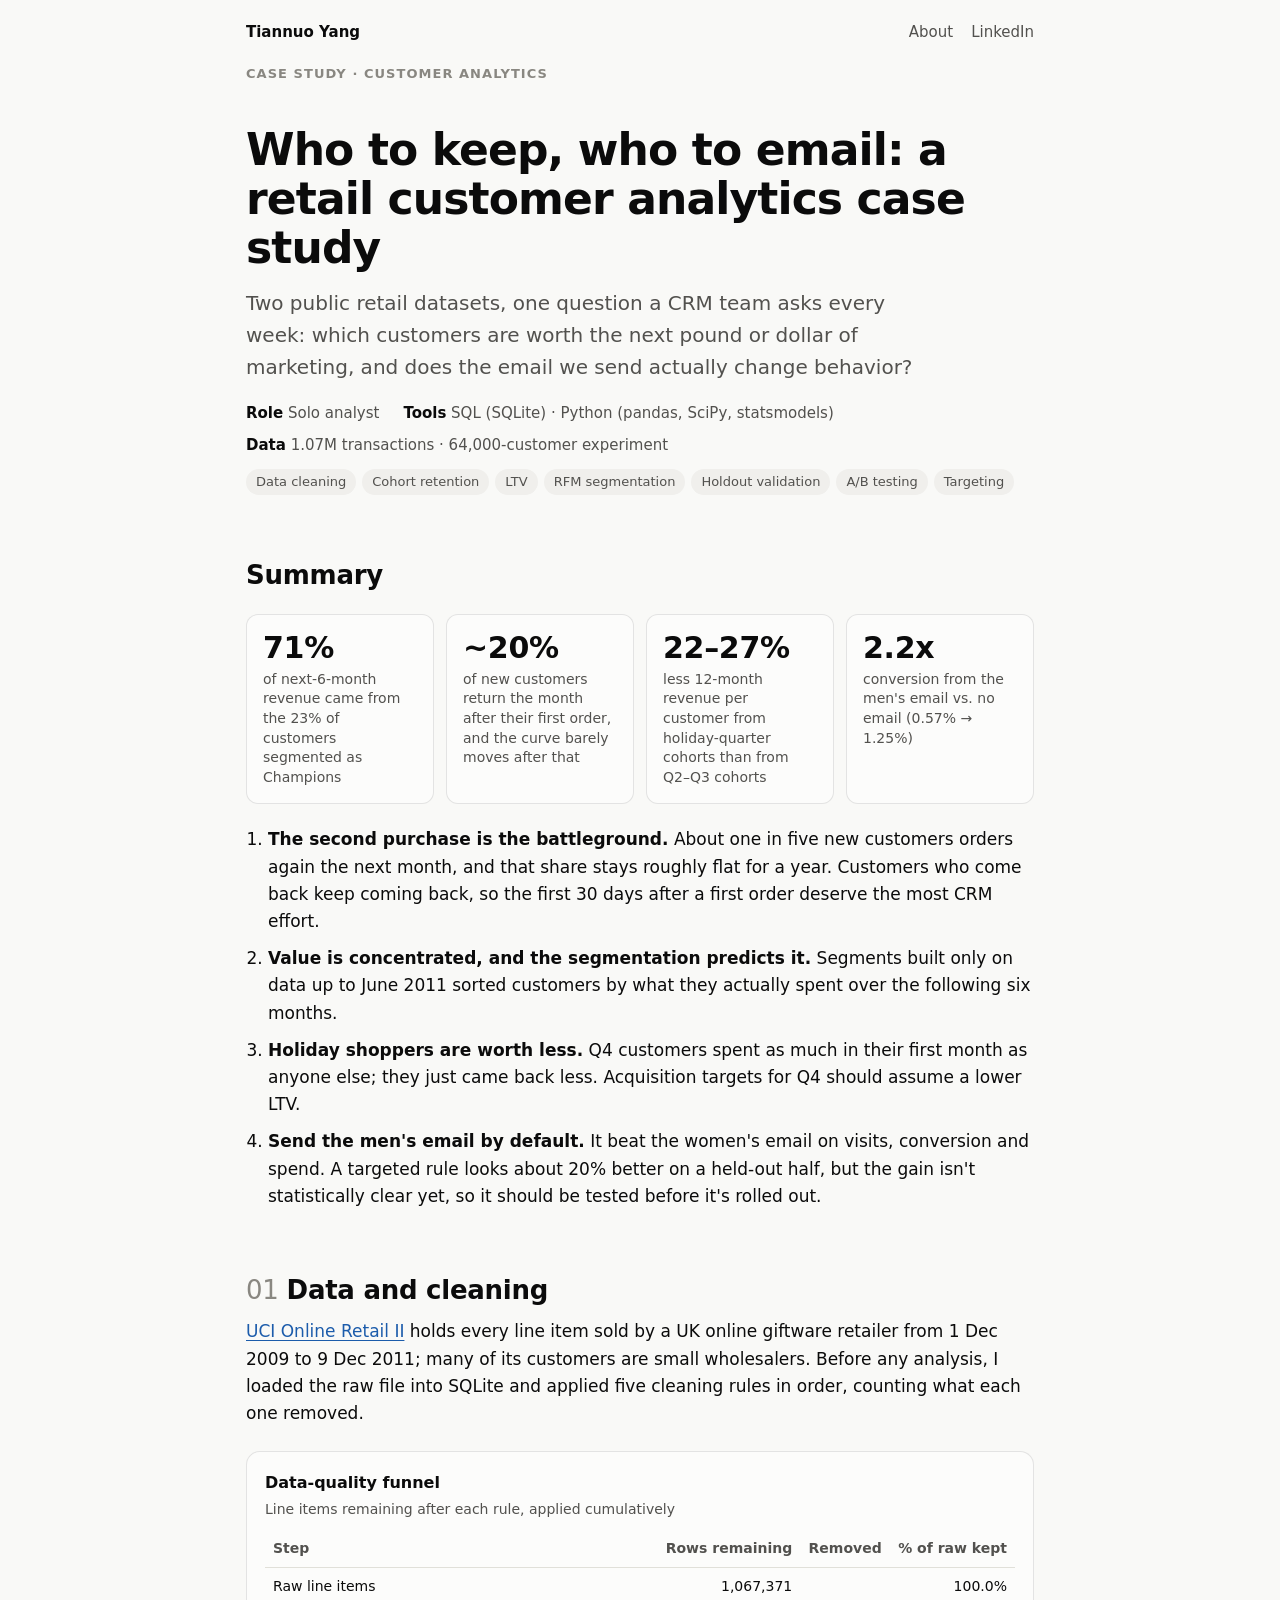
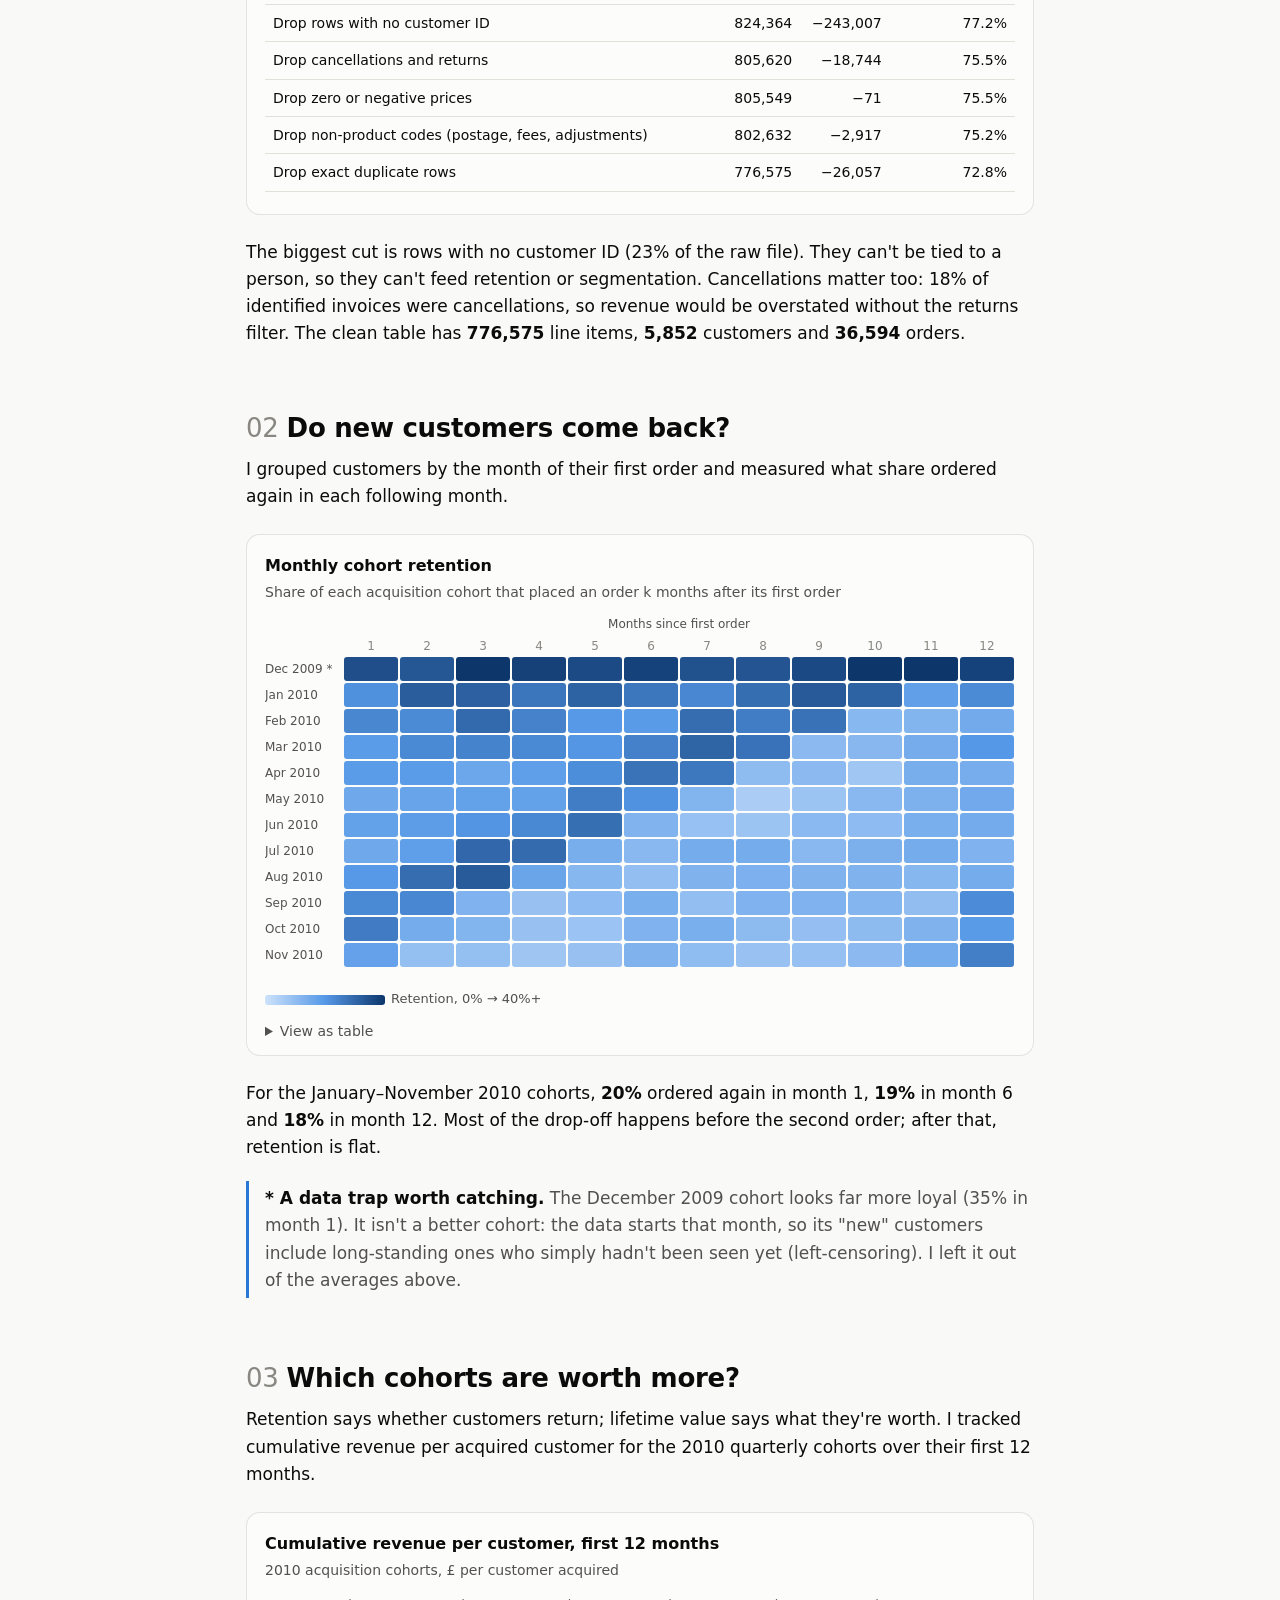
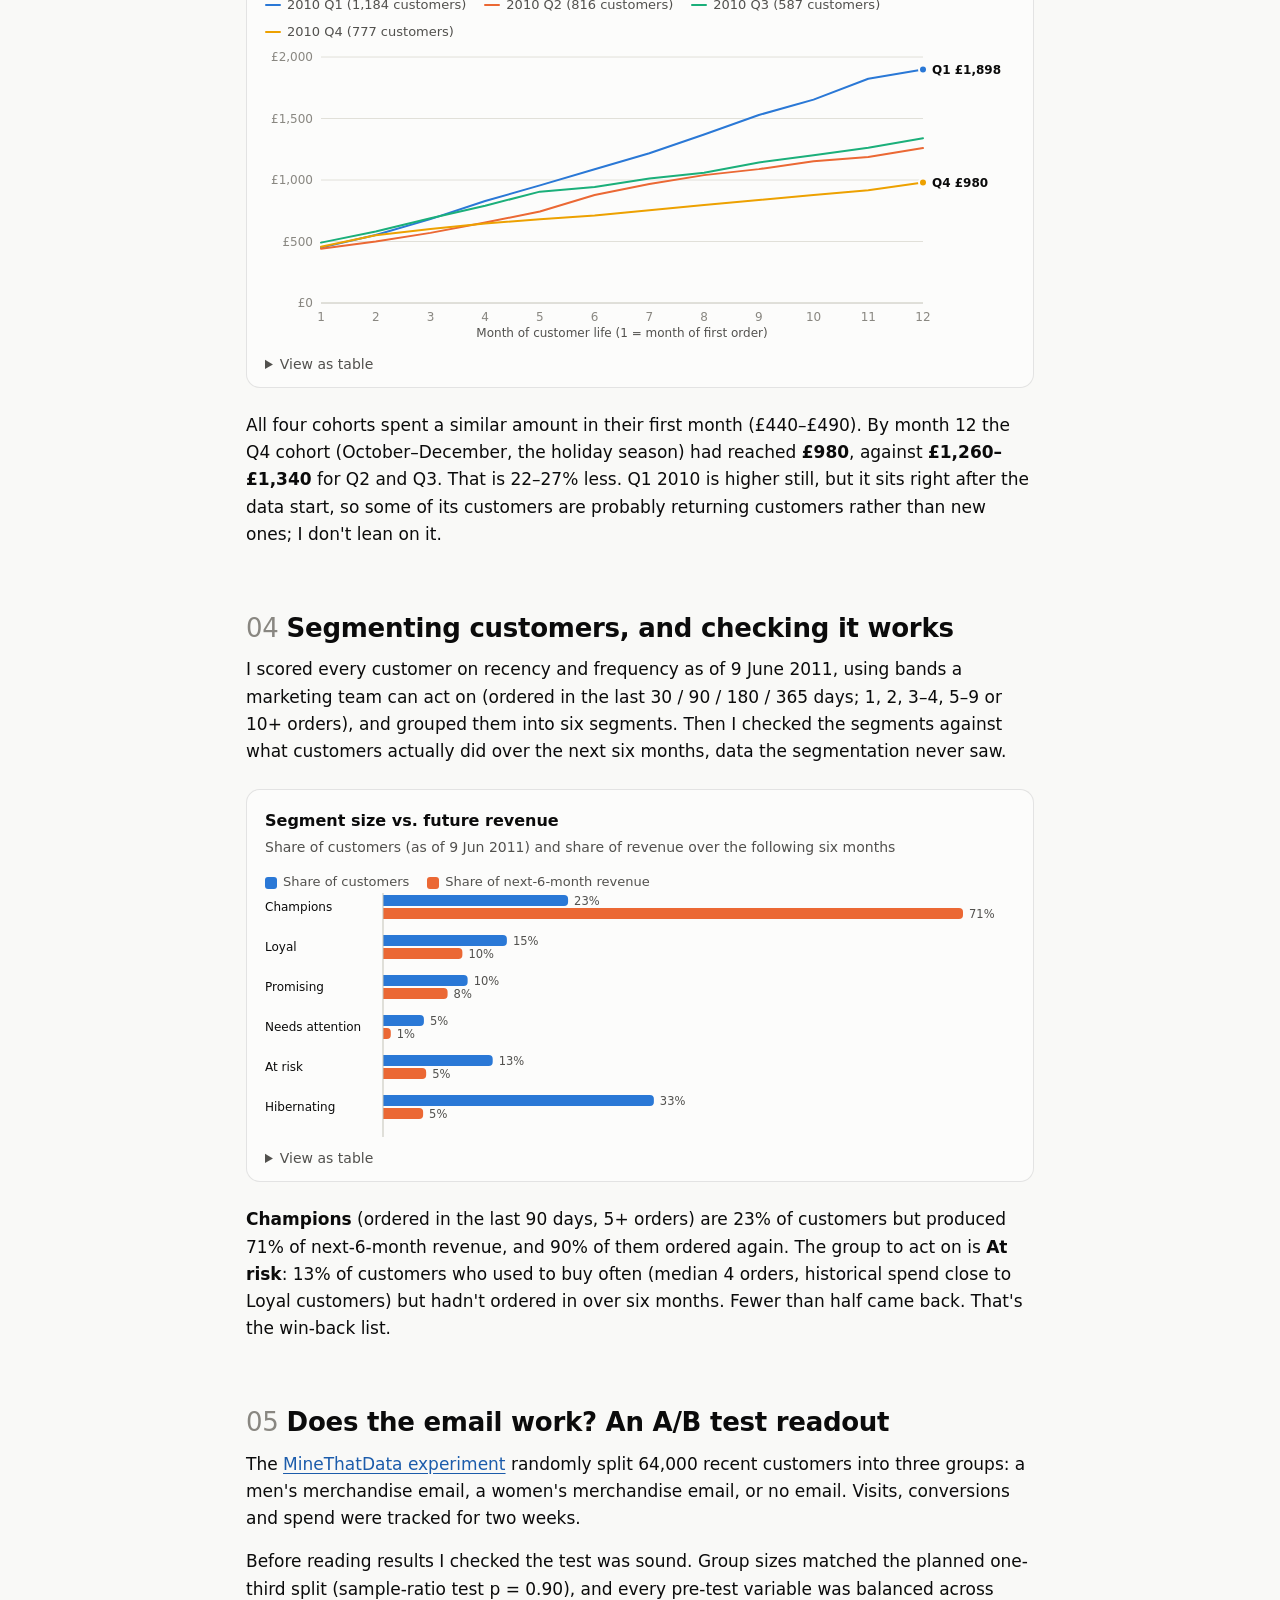
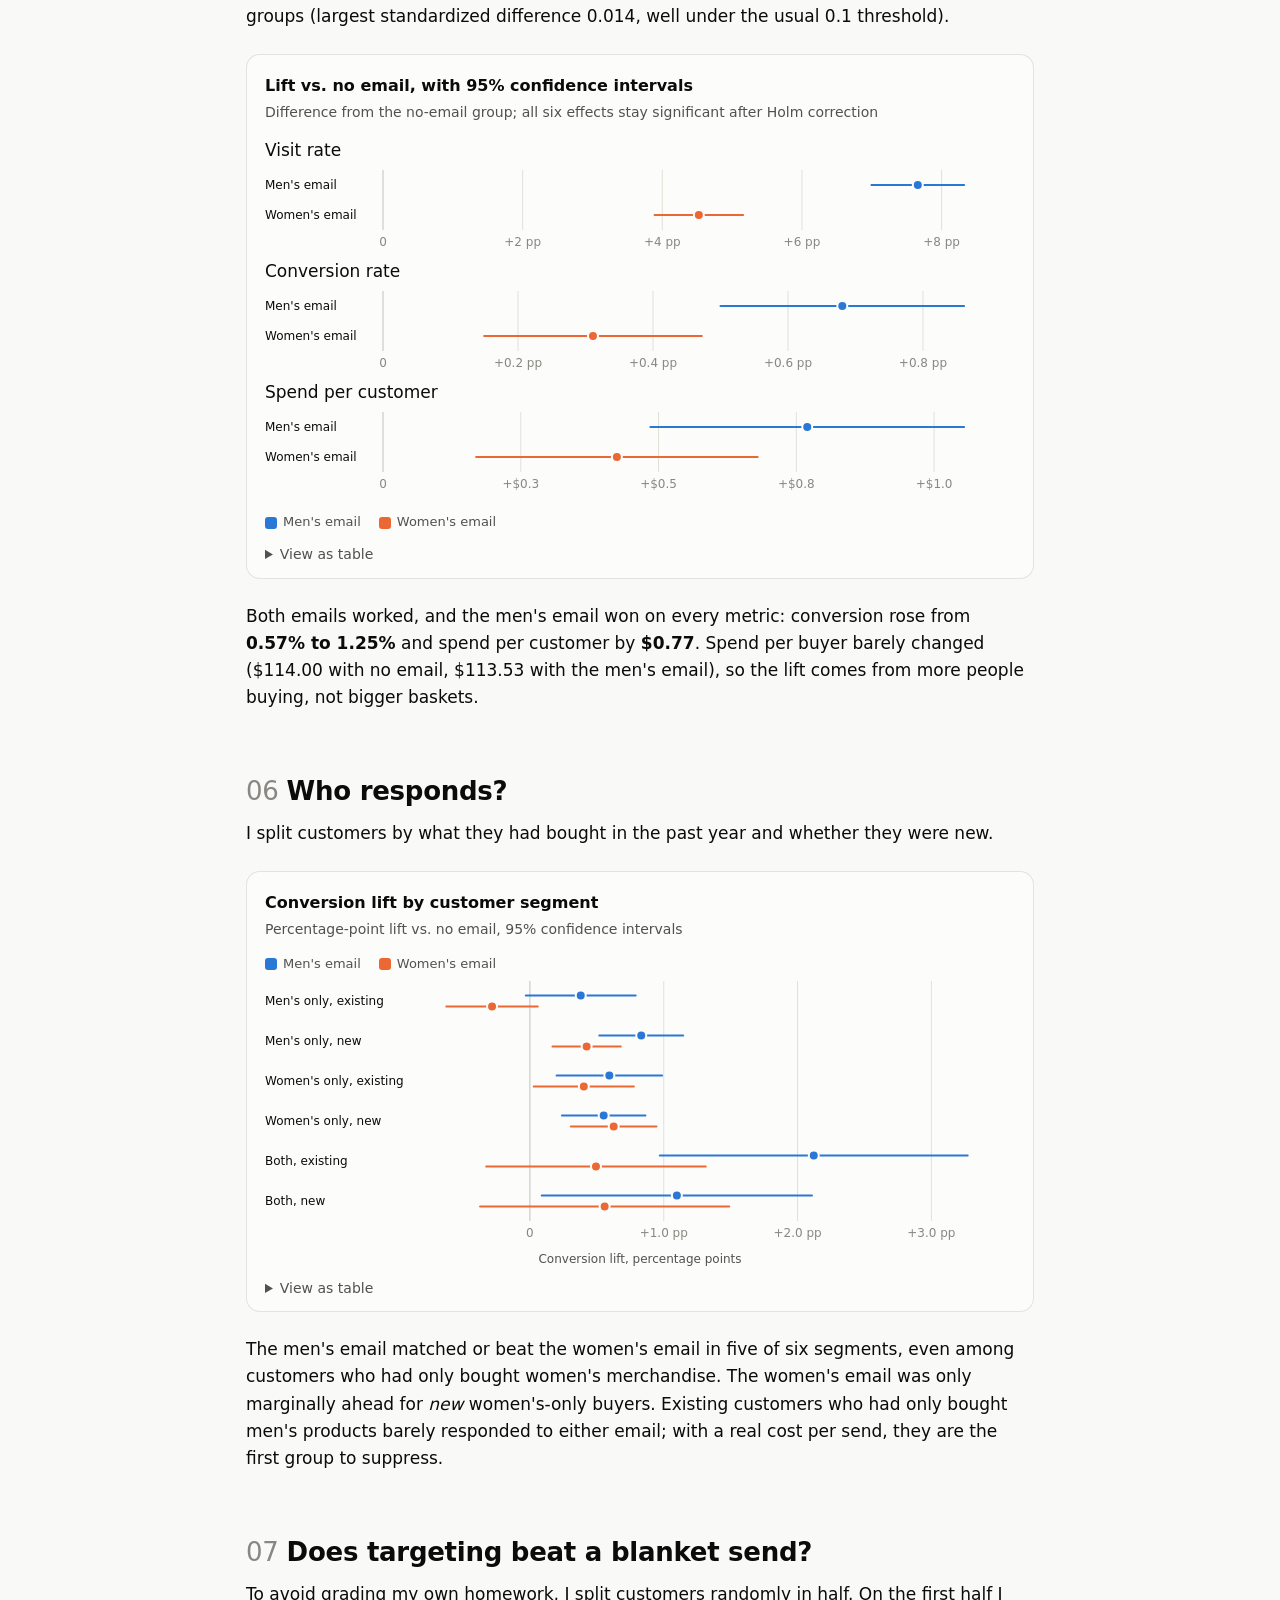
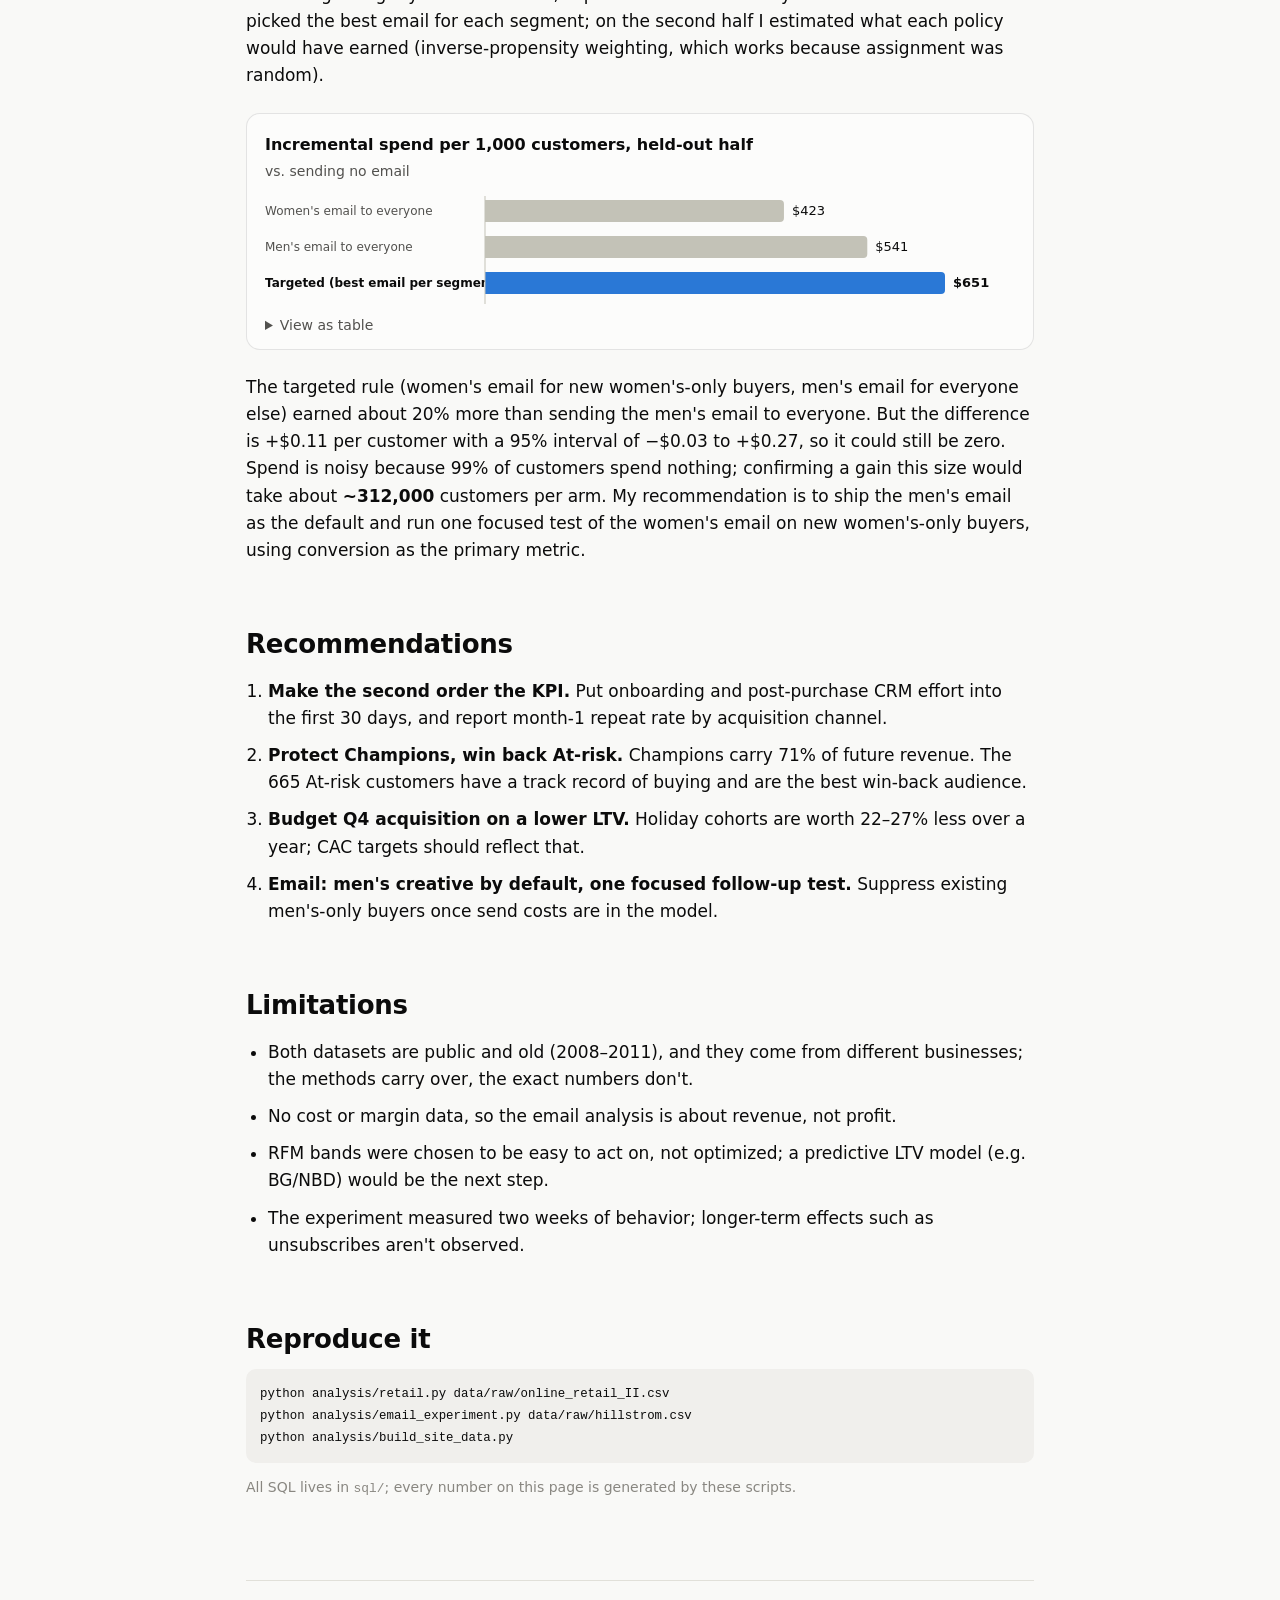
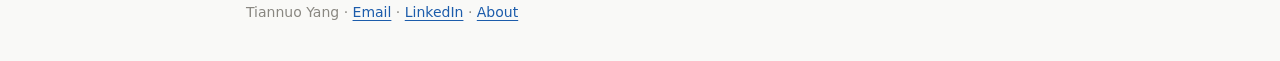
==== retail-customer-analytics.html @ 2f9cd346 "Retail customer analytics case study and portfolio site SQL cleaning funnel, cohort retention, LTV c" ====
<!doctype html>
<html lang="en">
<head>
<meta charset="utf-8">
<meta name="viewport" content="width=device-width, initial-scale=1">
<title>Retail Customer Analytics · Tiannuo Yang</title>
<meta name="description" content="Cohort retention, LTV, RFM segmentation and a 64,000-customer email A/B test readout on two public retail datasets.">
<link rel="stylesheet" href="assets/style.css">
<script src="assets/site-config.js"></script>
</head>
<body>
<div class="wrap">
  <nav class="site-nav">
    <a class="brand" href="index.html">Tiannuo Yang</a>
    <div class="links">
      <a href="index.html">About</a>
      <a data-link="github_repo">Code</a>
      <a data-link="tableau">Dashboard</a>
      <a data-link="linkedin">LinkedIn</a>
    </div>
  </nav>

  <header>
    <p class="eyebrow">Case study · Customer analytics</p>
    <h1>Who to keep, who to email: a retail customer analytics case study</h1>
    <p class="lede">Two public retail datasets, one question a CRM team asks every week: which customers are worth the next pound or dollar of marketing, and does the email we send actually change behavior?</p>
    <div class="meta-row">
      <span><strong>Role</strong> Solo analyst</span>
      <span><strong>Tools</strong> SQL (SQLite) · Python (pandas, SciPy, statsmodels)</span>
      <span><strong>Data</strong> 1.07M transactions · 64,000-customer experiment</span>
    </div>
    <ul class="tags">
      <li>Data cleaning</li><li>Cohort retention</li><li>LTV</li><li>RFM segmentation</li><li>Holdout validation</li><li>A/B testing</li><li>Targeting</li>
    </ul>
  </header>

  <h2>Summary</h2>
  <div class="stats">
    <div class="stat"><div class="value">71%</div><div class="label">of next-6-month revenue came from the 23% of customers segmented as Champions</div></div>
    <div class="stat"><div class="value">~20%</div><div class="label">of new customers return the month after their first order, and the curve barely moves after that</div></div>
    <div class="stat"><div class="value">22–27%</div><div class="label">less 12-month revenue per customer from holiday-quarter cohorts than from Q2–Q3 cohorts</div></div>
    <div class="stat"><div class="value">2.2x</div><div class="label">conversion from the men's email vs. no email (0.57% → 1.25%)</div></div>
  </div>
  <ol class="findings">
    <li><strong>The second purchase is the battleground.</strong> About one in five new customers orders again the next month, and that share stays roughly flat for a year. Customers who come back keep coming back, so the first 30 days after a first order deserve the most CRM effort.</li>
    <li><strong>Value is concentrated, and the segmentation predicts it.</strong> Segments built only on data up to June 2011 sorted customers by what they actually spent over the following six months.</li>
    <li><strong>Holiday shoppers are worth less.</strong> Q4 customers spent as much in their first month as anyone else; they just came back less. Acquisition targets for Q4 should assume a lower LTV.</li>
    <li><strong>Send the men's email by default.</strong> It beat the women's email on visits, conversion and spend. A targeted rule looks about 20% better on a held-out half, but the gain isn't statistically clear yet, so it should be tested before it's rolled out.</li>
  </ol>

  <h2><span class="section-num">01</span>Data and cleaning</h2>
  <p><a href="https://archive.ics.uci.edu/dataset/502/online+retail+ii" rel="noopener">UCI Online Retail II</a> holds every line item sold by a UK online giftware retailer from 1 Dec 2009 to 9 Dec 2011; many of its customers are small wholesalers. Before any analysis, I loaded the raw file into SQLite and applied five cleaning rules in order, counting what each one removed.</p>
  <figure class="chart">
    <figcaption><div class="title">Data-quality funnel</div><div class="sub">Line items remaining after each rule, applied cumulatively</div></figcaption>
    <div class="table-scroll" id="funnel"></div>
  </figure>
  <p>The biggest cut is rows with no customer ID (23% of the raw file). They can't be tied to a person, so they can't feed retention or segmentation. Cancellations matter too: <span id="cancel-share"></span> of identified invoices were cancellations, so revenue would be overstated without the returns filter. The clean table has <strong id="clean-rows"></strong> line items, <strong id="clean-cust"></strong> customers and <strong id="clean-orders"></strong> orders.</p>

  <h2><span class="section-num">02</span>Do new customers come back?</h2>
  <p>I grouped customers by the month of their first order and measured what share ordered again in each following month.</p>
  <figure class="chart">
    <figcaption><div class="title">Monthly cohort retention</div><div class="sub">Share of each acquisition cohort that placed an order k months after its first order</div></figcaption>
    <div class="viz" id="heatmap"></div>
  </figure>
  <p>For the January–November 2010 cohorts, <strong id="m1"></strong> ordered again in month 1, <strong id="m6"></strong> in month 6 and <strong id="m12"></strong> in month 12. Most of the drop-off happens before the second order; after that, retention is flat.</p>
  <div class="callout"><strong>* A data trap worth catching.</strong> The December 2009 cohort looks far more loyal (<span id="dec-m1"></span> in month 1). It isn't a better cohort: the data starts that month, so its "new" customers include long-standing ones who simply hadn't been seen yet (left-censoring). I left it out of the averages above.</div>

  <h2><span class="section-num">03</span>Which cohorts are worth more?</h2>
  <p>Retention says whether customers return; lifetime value says what they're worth. I tracked cumulative revenue per acquired customer for the 2010 quarterly cohorts over their first 12 months.</p>
  <figure class="chart">
    <figcaption><div class="title">Cumulative revenue per customer, first 12 months</div><div class="sub">2010 acquisition cohorts, £ per customer acquired</div></figcaption>
    <div class="viz" id="ltv"></div>
  </figure>
  <p>All four cohorts spent a similar amount in their first month (£440–£490). By month 12 the Q4 cohort (October–December, the holiday season) had reached <strong id="q4"></strong>, against <strong id="q2q3"></strong> for Q2 and Q3. That is 22–27% less. Q1 2010 is higher still, but it sits right after the data start, so some of its customers are probably returning customers rather than new ones; I don't lean on it.</p>

  <h2><span class="section-num">04</span>Segmenting customers, and checking it works</h2>
  <p>I scored every customer on recency and frequency as of 9 June 2011, using bands a marketing team can act on (ordered in the last 30 / 90 / 180 / 365 days; 1, 2, 3–4, 5–9 or 10+ orders), and grouped them into six segments. Then I checked the segments against what customers actually did over the next six months, data the segmentation never saw.</p>
  <figure class="chart">
    <figcaption><div class="title">Segment size vs. future revenue</div><div class="sub">Share of customers (as of 9 Jun 2011) and share of revenue over the following six months</div></figcaption>
    <div class="viz" id="rfm"></div>
  </figure>
  <p><strong>Champions</strong> (ordered in the last 90 days, 5+ orders) are 23% of customers but produced 71% of next-6-month revenue, and 90% of them ordered again. The group to act on is <strong>At risk</strong>: 13% of customers who used to buy often (median 4 orders, historical spend close to Loyal customers) but hadn't ordered in over six months. Fewer than half came back. That's the win-back list.</p>

  <h2><span class="section-num">05</span>Does the email work? An A/B test readout</h2>
  <p>The <a href="https://blog.minethatdata.com/2008/03/minethatdata-e-mail-analytics-and-data.html" rel="noopener">MineThatData experiment</a> randomly split 64,000 recent customers into three groups: a men's merchandise email, a women's merchandise email, or no email. Visits, conversions and spend were tracked for two weeks.</p>
  <p>Before reading results I checked the test was sound. Group sizes matched the planned one-third split (sample-ratio test p = <span id="srm"></span>), and every pre-test variable was balanced across groups (largest standardized difference <span id="smd"></span>, well under the usual 0.1 threshold).</p>
  <figure class="chart">
    <figcaption><div class="title">Lift vs. no email, with 95% confidence intervals</div><div class="sub">Difference from the no-email group; all six effects stay significant after Holm correction</div></figcaption>
    <div class="viz" id="effects"></div>
  </figure>
  <p>Both emails worked, and the men's email won on every metric: conversion rose from <strong>0.57% to 1.25%</strong> and spend per customer by <strong>$0.77</strong>. Spend per buyer barely changed (<span id="aov"></span>), so the lift comes from more people buying, not bigger baskets.</p>

  <h2><span class="section-num">06</span>Who responds?</h2>
  <p>I split customers by what they had bought in the past year and whether they were new.</p>
  <figure class="chart">
    <figcaption><div class="title">Conversion lift by customer segment</div><div class="sub">Percentage-point lift vs. no email, 95% confidence intervals</div></figcaption>
    <div class="viz" id="hetero"></div>
  </figure>
  <p>The men's email matched or beat the women's email in five of six segments, even among customers who had only bought women's merchandise. The women's email was only marginally ahead for <em>new</em> women's-only buyers. Existing customers who had only bought men's products barely responded to either email; with a real cost per send, they are the first group to suppress.</p>

  <h2><span class="section-num">07</span>Does targeting beat a blanket send?</h2>
  <p>To avoid grading my own homework, I split customers randomly in half. On the first half I picked the best email for each segment; on the second half I estimated what each policy would have earned (inverse-propensity weighting, which works because assignment was random).</p>
  <figure class="chart">
    <figcaption><div class="title">Incremental spend per 1,000 customers, held-out half</div><div class="sub">vs. sending no email</div></figcaption>
    <div class="viz" id="policy"></div>
  </figure>
  <p>The targeted rule (women's email for new women's-only buyers, men's email for everyone else) earned about 20% more than sending the men's email to everyone. But the difference is <span id="policy-diff"></span> per customer with a 95% interval of <span id="policy-ci"></span>, so it could still be zero. Spend is noisy because 99% of customers spend nothing; confirming a gain this size would take about <strong id="followup"></strong> customers per arm. My recommendation is to ship the men's email as the default and run one focused test of the women's email on new women's-only buyers, using conversion as the primary metric.</p>

  <h2>Recommendations</h2>
  <ol class="findings">
    <li><strong>Make the second order the KPI.</strong> Put onboarding and post-purchase CRM effort into the first 30 days, and report month-1 repeat rate by acquisition channel.</li>
    <li><strong>Protect Champions, win back At-risk.</strong> Champions carry 71% of future revenue. The 665 At-risk customers have a track record of buying and are the best win-back audience.</li>
    <li><strong>Budget Q4 acquisition on a lower LTV.</strong> Holiday cohorts are worth 22–27% less over a year; CAC targets should reflect that.</li>
    <li><strong>Email: men's creative by default, one focused follow-up test.</strong> Suppress existing men's-only buyers once send costs are in the model.</li>
  </ol>

  <h2>Limitations</h2>
  <ul class="plain">
    <li>Both datasets are public and old (2008–2011), and they come from different businesses; the methods carry over, the exact numbers don't.</li>
    <li>No cost or margin data, so the email analysis is about revenue, not profit.</li>
    <li>RFM bands were chosen to be easy to act on, not optimized; a predictive LTV model (e.g. BG/NBD) would be the next step.</li>
    <li>The experiment measured two weeks of behavior; longer-term effects such as unsubscribes aren't observed.</li>
  </ul>

  <h2>Reproduce it</h2>
  <pre><code>python analysis/retail.py data/raw/online_retail_II.csv
python analysis/email_experiment.py data/raw/hillstrom.csv
python analysis/build_site_data.py</code></pre>
  <p class="small muted">All SQL lives in <code>sql/</code>; every number on this page is generated by these scripts.</p>

  <footer>
    Tiannuo Yang · <a data-link="email">Email</a> · <a data-link="linkedin">LinkedIn</a> · <a href="index.html">About</a>
  </footer>
</div>

<script src="assets/data.js"></script>
<script src="assets/charts.js"></script>
<script>
(function () {
  const D = window.SITE_DATA, R = D.retail, E = D.experiment, C = window.Charts;
  const pct = (v, d = 1) => (v * 100).toFixed(d) + "%";
  const num = (v) => Math.round(v).toLocaleString("en-US");
  const gbp = (v) => "£" + Math.round(v).toLocaleString("en-US");
  const usd = (v, d = 2) => (v < 0 ? "−$" : "$") + Math.abs(v).toFixed(d);
  const set = (id, txt) => { const n = document.getElementById(id); if (n) n.textContent = txt; };
  const MONTHS = ["Jan","Feb","Mar","Apr","May","Jun","Jul","Aug","Sep","Oct","Nov","Dec"];
  const monthName = (ym) => MONTHS[+ym.slice(5) - 1] + " " + ym.slice(0, 4);

  // 01 funnel table
  const f = R.funnel;
  const t = document.createElement("table");
  const head = document.createElement("tr");
  ["Step", "Rows remaining", "Removed", "% of raw kept"].forEach((h) => { const th = document.createElement("th"); th.textContent = h; head.appendChild(th); });
  t.appendChild(head);
  f.forEach((r, i) => {
    const tr = document.createElement("tr");
    [r.rule, num(r.rows_remaining), i ? "−" + num(f[i - 1].rows_remaining - r.rows_remaining) : "", pct(r.rows_remaining / f[0].rows_remaining)]
      .forEach((c) => { const td = document.createElement("td"); td.textContent = c; tr.appendChild(td); });
    t.appendChild(tr);
  });
  document.getElementById("funnel").appendChild(t);
  set("cancel-share", pct(R.kpis.cancelled_invoice_share, 0));
  set("clean-rows", num(R.kpis.clean_rows));
  set("clean-cust", num(R.kpis.customers));
  set("clean-orders", num(R.kpis.orders));

  // 02 retention heatmap
  const ret = R.retention, cohorts = ret.cohorts, cols = Array.from({ length: 12 }, (_, i) => i + 1);
  const hm = document.getElementById("heatmap");
  C.heatmap(hm, {
    rows: cohorts.map(monthName), cols: cols.map(String), max: 0.4, flagRow: 0,
    colTitle: "Months since first order",
    value: (i, j) => ret.grid[cohorts[i]][cols[j]] ?? null,
    tooltip: (i, j) => [{ value: pct(ret.grid[cohorts[i]][cols[j]]), label: "ordered in month " + cols[j] }, { value: num(ret.sizes[cohorts[i]]), label: "customers in cohort" }],
    legendLabel: "Retention, 0% → 40%+",
  });
  C.tableView(hm, ["Cohort", "Customers"].concat(cols.map((c) => "M" + c)),
    cohorts.map((c) => [monthName(c), num(ret.sizes[c])].concat(cols.map((k) => ret.grid[c][k] != null ? pct(ret.grid[c][k], 0) : "–"))));
  set("m1", pct(ret.avg_m1, 0)); set("m6", pct(ret.avg_m6, 0)); set("m12", pct(ret.avg_m12, 0)); set("dec-m1", pct(ret.dec2009_m1, 0));

  // 03 LTV lines
  const q = R.ltv, quarters = ["2010-Q1", "2010-Q2", "2010-Q3", "2010-Q4"], slots = ["--series-1", "--series-2", "--series-3", "--series-4"];
  const ltvEl = document.getElementById("ltv");
  C.lines(ltvEl, {
    x: Array.from({ length: 12 }, (_, i) => i + 1), xEvery: 1, xTitle: "Month of customer life (1 = month of first order)",
    xTip: (m) => "Month " + m + " of customer life",
    yFmt: (v) => gbp(v),
    series: quarters.map((k, i) => ({ name: k.replace("-", " ") + " (" + num(q[k].customers) + " customers)", values: q[k].cumulative, color: slots[i],
      endLabel: k === "2010-Q4" ? "Q4 " + gbp(q[k].cumulative[11]) : k === "2010-Q1" ? "Q1 " + gbp(q[k].cumulative[11]) : null })),
  });
  C.tableView(ltvEl, ["Month"].concat(quarters), Array.from({ length: 12 }, (_, i) => [String(i + 1)].concat(quarters.map((k) => gbp(q[k].cumulative[i])))));
  set("q4", gbp(q["2010-Q4"].cumulative[11]));
  set("q2q3", gbp(q["2010-Q2"].cumulative[11]) + "–" + gbp(q["2010-Q3"].cumulative[11]));

  // 04 RFM grouped bars
  const seg = R.rfm.segments, rfmEl = document.getElementById("rfm");
  C.groupedBars(rfmEl, {
    cats: seg.map((s) => s.segment), labelWidth: 118, fmt: (v) => pct(v, 0),
    series: [{ name: "Share of customers", values: seg.map((s) => s.share_customers), color: "--series-1" },
             { name: "Share of next-6-month revenue", values: seg.map((s) => s.share_next6m_revenue), color: "--series-2" }],
  });
  C.tableView(rfmEl, ["Segment", "Customers", "% customers", "% next-6m revenue", "Ordered again", "Median days since order", "Median orders"],
    seg.map((s) => [s.segment, num(s.customers), pct(s.share_customers), pct(s.share_next6m_revenue), pct(s.repurchase_rate_next6m, 0), num(s.median_recency_days), String(s.median_orders)]));

  // 05 effects small multiples
  set("srm", E.srm_p_value.toFixed(2));
  set("smd", Math.max(...Object.values(E.max_abs_smd)).toFixed(3));
  const aov = E.converter_aov;
  set("aov", usd(aov["No email"]) + " with no email, " + usd(aov["Men's email"]) + " with the men's email");
  const metricFmt = {
    visit: (v, full) => (v >= 0 ? "+" : "−") + Math.abs(v * 100).toFixed(full ? 1 : 0) + " pp",
    conversion: (v, full) => (v >= 0 ? "+" : "−") + Math.abs(v * 100).toFixed(full ? 2 : 1) + " pp",
    spend: (v, full) => (v >= 0 ? "+" : "−") + "$" + Math.abs(v).toFixed(full ? 2 : 1),
  };
  const metricTitle = { visit: "Visit rate", conversion: "Conversion rate", spend: "Spend per customer" };
  const effEl = document.getElementById("effects");
  const treat = [{ name: "Men's email", color: "--series-1" }, { name: "Women's email", color: "--series-2" }];
  ["visit", "conversion", "spend"].forEach((m) => {
    const panel = document.createElement("div");
    const ttl = document.createElement("div"); ttl.className = "panel-title"; ttl.textContent = metricTitle[m]; panel.appendChild(ttl);
    effEl.appendChild(panel);
    const rows = treat.map((tr) => E.effects.find((e) => e.metric === m && e.treatment === tr.name));
    C.dotCI(panel, {
      legend: false, labelWidth: 118, rowH: 30, tickCount: 5,
      cats: treat.map((tr) => tr.name), fmt: metricFmt[m],
      series: [{ name: metricTitle[m], color: "--series-1", points: rows.map((e, i) => ({ est: e.lift, lo: e.ci_low, hi: e.ci_high, color: treat[i].color })) }],
    });
  });
  C.legend(effEl.parentElement, treat.map((tr) => ({ kind: "swatch", color: tr.color, label: tr.name })));
  C.tableView(effEl.parentElement, ["Email", "Metric", "No email", "With email", "Lift", "95% CI", "Holm p"],
    E.effects.map((e) => [e.treatment, metricTitle[e.metric],
      e.metric === "spend" ? usd(e.control) : pct(e.control, 2), e.metric === "spend" ? usd(e.treated) : pct(e.treated, 2),
      metricFmt[e.metric](e.lift, true), metricFmt[e.metric](e.ci_low, true) + " to " + metricFmt[e.metric](e.ci_high, true), e.p_holm < 0.001 ? "<0.001" : e.p_holm.toFixed(3)]));

  // 06 heterogeneity
  const cells = ["Bought men's only · existing", "Bought men's only · new", "Bought women's only · existing", "Bought women's only · new", "Bought both · existing", "Bought both · new"];
  const nice = (c) => c.replace("Bought ", "").replace(" · ", ", ").replace(/^./, (s) => s.toUpperCase());
  const conv = E.heterogeneity.filter((h) => h.metric === "conversion");
  const hetEl = document.getElementById("hetero");
  C.dotCI(hetEl, {
    labelWidth: 150, tickCount: 6, cats: cells.map(nice), fmt: metricFmt.conversion, xTitle: "Conversion lift, percentage points",
    series: treat.map((tr) => ({ name: tr.name, color: tr.color, points: cells.map((c) => { const h = conv.find((x) => x.cell === c && x.treatment === tr.name); return { est: h.lift, lo: h.ci_low, hi: h.ci_high }; }) })),
  });
  C.tableView(hetEl, ["Segment", "Customers per arm", "Men's email lift", "Women's email lift"],
    cells.map((c) => { const mm = conv.find((x) => x.cell === c && x.treatment === "Men's email"), ww = conv.find((x) => x.cell === c && x.treatment === "Women's email");
      return [nice(c), num(mm.n_per_arm), metricFmt.conversion(mm.lift, true), metricFmt.conversion(ww.lift, true)]; }));

  // 07 policy
  const inc = E.policy.incremental_per_1000_vs_no_email;
  const pol = ["Women's email to everyone", "Men's email to everyone", "Targeted (best email per segment)"];
  const polEl = document.getElementById("policy");
  C.emphasisBars(polEl, { cats: pol, values: pol.map((p) => inc[p]), highlight: 2, labelWidth: 220, fmt: (v) => "$" + num(v), valueLabel: "per 1,000 customers" });
  C.tableView(polEl, ["Policy", "Spend per customer", "Incremental per 1,000"], ["No email"].concat(pol).map((p) => [p, usd(E.policy.spend_per_customer[p]), "$" + num(inc[p])]));
  set("policy-diff", "+" + usd(E.policy.targeted_minus_mens_all));
  set("policy-ci", usd(E.policy.targeted_minus_mens_all_ci[0]) + " to +" + usd(E.policy.targeted_minus_mens_all_ci[1]));
  set("followup", Math.round(E.followup_n_per_arm.targeting_gain / 1000) * 1000 > 0 ? "~" + num(Math.round(E.followup_n_per_arm.targeting_gain / 1000) * 1000) : "");
})();
</script>
</body>
</html>
---- assets/style.css ----
:root {
  color-scheme: light;
  --bg: #f9f9f7;
  --surface: #fcfcfb;
  --ink: #0b0b0b;
  --ink-2: #52514e;
  --muted: #898781;
  --grid: #e1e0d9;
  --axis: #c3c2b7;
  --border: rgba(11, 11, 11, 0.10);
  --accent: #2a78d6;
  --accent-ink: #1c5cab;
  --series-1: #2a78d6;
  --series-2: #eb6834;
  --series-3: #1baf7a;
  --series-4: #eda100;
  --deemph: #c3c2b7;
  --seq-low: #cde2fb;
  --seq-mid: #5598e7;
  --seq-high: #0d366b;
  --good: #006300;
  --tag-bg: #f0efec;
  --font: system-ui, -apple-system, "Segoe UI", Roboto, "Helvetica Neue", sans-serif;
}
@media (prefers-color-scheme: dark) {
  :root:not([data-theme="light"]) {
    color-scheme: dark;
    --bg: #0d0d0d;
    --surface: #1a1a19;
    --ink: #ffffff;
    --ink-2: #c3c2b7;
    --muted: #898781;
    --grid: #2c2c2a;
    --axis: #383835;
    --border: rgba(255, 255, 255, 0.10);
    --accent: #3987e5;
    --accent-ink: #86b6ef;
    --series-1: #3987e5;
    --series-2: #d95926;
    --series-3: #199e70;
    --series-4: #c98500;
    --deemph: #52514e;
    --seq-low: #183a63;
    --seq-mid: #3987e5;
    --seq-high: #cde2fb;
    --good: #0ca30c;
    --tag-bg: #2c2c2a;
  }
}
:root[data-theme="dark"] {
  color-scheme: dark;
  --bg: #0d0d0d;
  --surface: #1a1a19;
  --ink: #ffffff;
  --ink-2: #c3c2b7;
  --muted: #898781;
  --grid: #2c2c2a;
  --axis: #383835;
  --border: rgba(255, 255, 255, 0.10);
  --accent: #3987e5;
  --accent-ink: #86b6ef;
  --series-1: #3987e5;
  --series-2: #d95926;
  --series-3: #199e70;
  --series-4: #c98500;
  --deemph: #52514e;
  --seq-low: #183a63;
  --seq-mid: #3987e5;
  --seq-high: #cde2fb;
  --good: #0ca30c;
  --tag-bg: #2c2c2a;
}

* { box-sizing: border-box; }
html { -webkit-text-size-adjust: 100%; }
body {
  margin: 0;
  background: var(--bg);
  color: var(--ink);
  font-family: var(--font);
  font-size: 17px;
  line-height: 1.6;
}
a { color: var(--accent-ink); text-underline-offset: 3px; }
a:hover { text-decoration-thickness: 2px; }
img, svg { display: block; max-width: 100%; }

.wrap { max-width: 820px; margin: 0 auto; padding: 0 16px; }
.site-nav {
  display: flex; gap: 20px; align-items: center; justify-content: space-between;
  padding: 20px 0; font-size: 15px;
}
.site-nav .brand { font-weight: 650; color: var(--ink); text-decoration: none; }
.site-nav .links { display: flex; gap: 18px; flex-wrap: wrap; }
.site-nav .links a { color: var(--ink-2); text-decoration: none; }
.site-nav .links a:hover { color: var(--ink); }

h1 { font-size: clamp(30px, 6vw, 44px); line-height: 1.12; letter-spacing: -0.02em; margin: 40px 0 14px; }
h2 { font-size: 26px; line-height: 1.25; letter-spacing: -0.01em; margin: 64px 0 12px; }
h3 { font-size: 19px; margin: 32px 0 8px; }
p { margin: 0 0 16px; }
.lede { font-size: 20px; color: var(--ink-2); max-width: 680px; }
.eyebrow { font-size: 13px; font-weight: 600; letter-spacing: 0.08em; text-transform: uppercase; color: var(--muted); margin: 0 0 6px; }
.muted { color: var(--muted); }
.small { font-size: 14px; }
.section-num { color: var(--muted); font-weight: 500; margin-right: 8px; }

.meta-row { display: flex; flex-wrap: wrap; gap: 8px 24px; font-size: 15px; color: var(--ink-2); margin: 18px 0 8px; }
.meta-row strong { color: var(--ink); font-weight: 600; }
.tags { display: flex; flex-wrap: wrap; gap: 6px; margin: 12px 0; padding: 0; list-style: none; }
.tags li { background: var(--tag-bg); color: var(--ink-2); font-size: 13px; padding: 3px 10px; border-radius: 999px; }

.btn-row { display: flex; flex-wrap: wrap; gap: 10px; margin: 22px 0; }
.btn {
  display: inline-flex; align-items: center; gap: 6px; padding: 9px 16px; border-radius: 10px;
  font-size: 15px; font-weight: 600; text-decoration: none; border: 1px solid var(--border);
  color: var(--ink); background: var(--surface);
}
.btn.primary { background: var(--ink); color: var(--bg); border-color: var(--ink); }
.btn:hover { text-decoration: none; filter: brightness(0.96); }

.card {
  background: var(--surface); border: 1px solid var(--border); border-radius: 14px;
  padding: 22px; margin: 20px 0;
}
.card h3 { margin-top: 0; }

.stats { display: grid; grid-template-columns: repeat(auto-fit, minmax(170px, 1fr)); gap: 12px; margin: 22px 0; }
.stat { background: var(--surface); border: 1px solid var(--border); border-radius: 12px; padding: 16px; }
.stat .value { font-size: 30px; font-weight: 650; line-height: 1.1; letter-spacing: -0.01em; }
.stat .label { font-size: 14px; color: var(--ink-2); margin-top: 6px; line-height: 1.4; }

.callout { border-left: 3px solid var(--accent); padding: 4px 0 4px 16px; margin: 20px 0; color: var(--ink-2); }
.callout strong { color: var(--ink); }

ol.findings, ul.plain { padding-left: 22px; }
ol.findings li, ul.plain li { margin-bottom: 10px; }

figure.chart { margin: 24px 0; background: var(--surface); border: 1px solid var(--border); border-radius: 14px; padding: 18px 18px 12px; }
figure.chart figcaption .title { font-weight: 650; font-size: 16px; }
figure.chart figcaption .sub { font-size: 14px; color: var(--ink-2); margin-top: 2px; }
.viz { margin-top: 14px; position: relative; }
.viz svg text { font-family: var(--font); }
.legend { display: flex; flex-wrap: wrap; gap: 6px 18px; font-size: 13px; color: var(--ink-2); margin-top: 12px; }
.legend .key { display: inline-flex; align-items: center; gap: 6px; }
.legend .swatch { width: 12px; height: 12px; border-radius: 3px; display: inline-block; }
.legend .line { width: 16px; height: 2px; border-radius: 1px; display: inline-block; }
.legend .ramp { width: 120px; height: 10px; border-radius: 3px; display: inline-block; }
.multiples { display: grid; grid-template-columns: repeat(auto-fit, minmax(220px, 1fr)); gap: 8px 20px; }
.multiples .panel-title { font-size: 14px; font-weight: 600; margin-top: 10px; }

details.table-view { margin-top: 10px; font-size: 14px; }
details.table-view summary { cursor: pointer; color: var(--ink-2); }
table { border-collapse: collapse; width: 100%; font-size: 14px; margin: 10px 0; font-variant-numeric: tabular-nums; }
th, td { text-align: right; padding: 7px 8px; border-bottom: 1px solid var(--grid); white-space: nowrap; }
th:first-child, td:first-child { text-align: left; }
th { color: var(--ink-2); font-weight: 600; }
.table-scroll { overflow-x: auto; -webkit-overflow-scrolling: touch; }

.viz-tip {
  position: fixed; z-index: 50; pointer-events: none; opacity: 0; transition: opacity 0.08s;
  background: var(--surface); color: var(--ink); border: 1px solid var(--border); border-radius: 10px;
  padding: 8px 10px; font-size: 13px; line-height: 1.45; box-shadow: 0 6px 20px rgba(0,0,0,0.12);
  max-width: 260px; font-family: var(--font);
}
.viz-tip .t-title { color: var(--ink-2); margin-bottom: 4px; }
.viz-tip .t-row { display: flex; align-items: center; gap: 8px; }
.viz-tip .t-key { width: 12px; height: 2px; border-radius: 1px; flex: none; }
.viz-tip .t-val { font-weight: 650; font-variant-numeric: tabular-nums; }
.viz-tip .t-lab { color: var(--ink-2); }
.hit:focus { outline: 2px solid var(--accent); outline-offset: 1px; }

.timeline { list-style: none; padding: 0; margin: 12px 0; }
.timeline li { display: grid; grid-template-columns: 130px 1fr; gap: 4px 18px; padding: 14px 0; border-bottom: 1px solid var(--grid); }
.timeline .when { color: var(--muted); font-size: 14px; font-variant-numeric: tabular-nums; padding-top: 2px; }
.timeline .role { font-weight: 600; }
.timeline .org { color: var(--ink-2); }
.timeline p { margin: 4px 0 0; font-size: 15px; color: var(--ink-2); }

.project-card { display: block; text-decoration: none; color: inherit; }
.project-card:hover { border-color: var(--accent); }
.project-card .kpis { display: grid; grid-template-columns: repeat(3, 1fr); gap: 10px; margin: 16px 0 6px; }
.project-card .kpis .value { font-size: 24px; font-weight: 650; }
.project-card .kpis .label { font-size: 13px; color: var(--ink-2); line-height: 1.35; }

pre { background: var(--tag-bg); border-radius: 10px; padding: 14px; overflow-x: auto; font-size: 13.5px; }
code { font-family: ui-monospace, SFMono-Regular, Menlo, Consolas, monospace; font-size: 0.92em; }
footer { margin: 80px 0 40px; padding-top: 20px; border-top: 1px solid var(--grid); font-size: 14px; color: var(--muted); }

@media (max-width: 560px) {
  body { font-size: 16px; }
  .timeline li { grid-template-columns: 1fr; }
  .project-card .kpis { grid-template-columns: 1fr 1fr 1fr; }
  .project-card .kpis .value { font-size: 20px; }
  .card, figure.chart { padding: 16px 14px 10px; }
  .stat .value { font-size: 26px; }
}
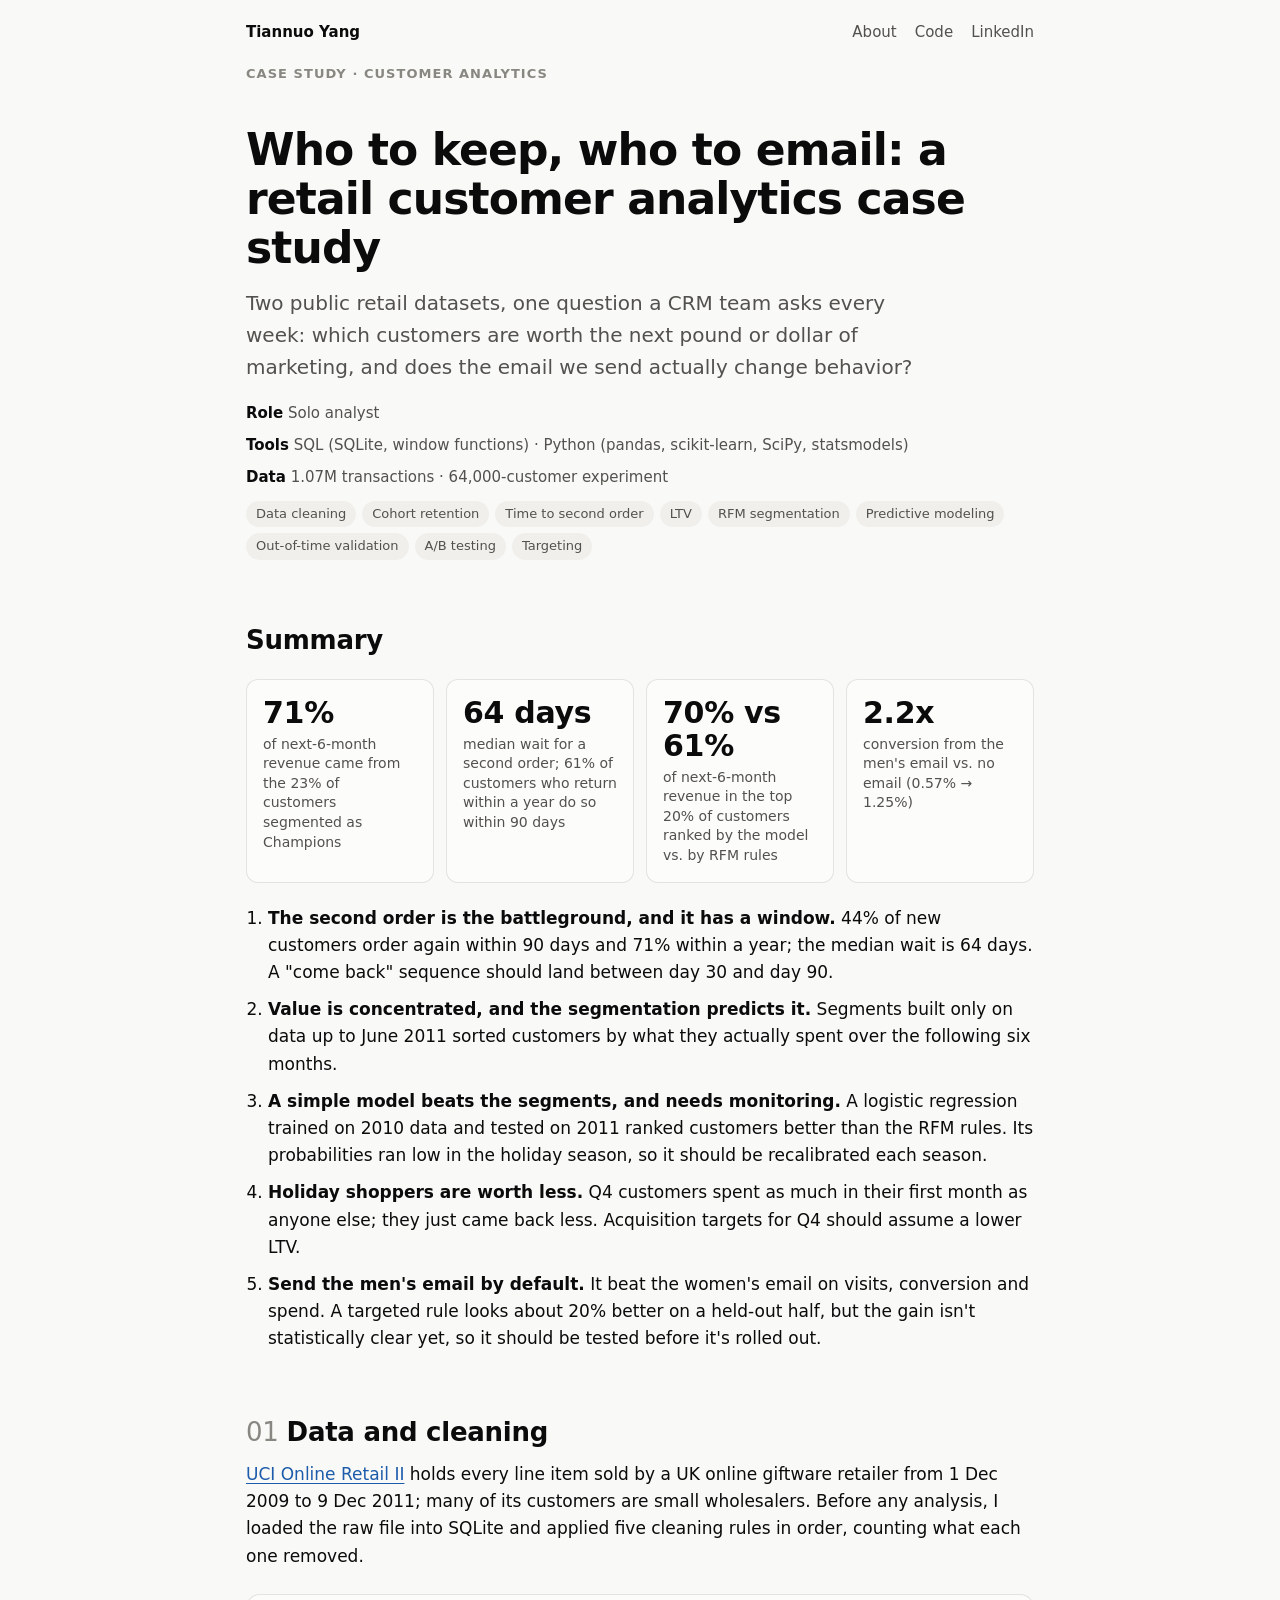
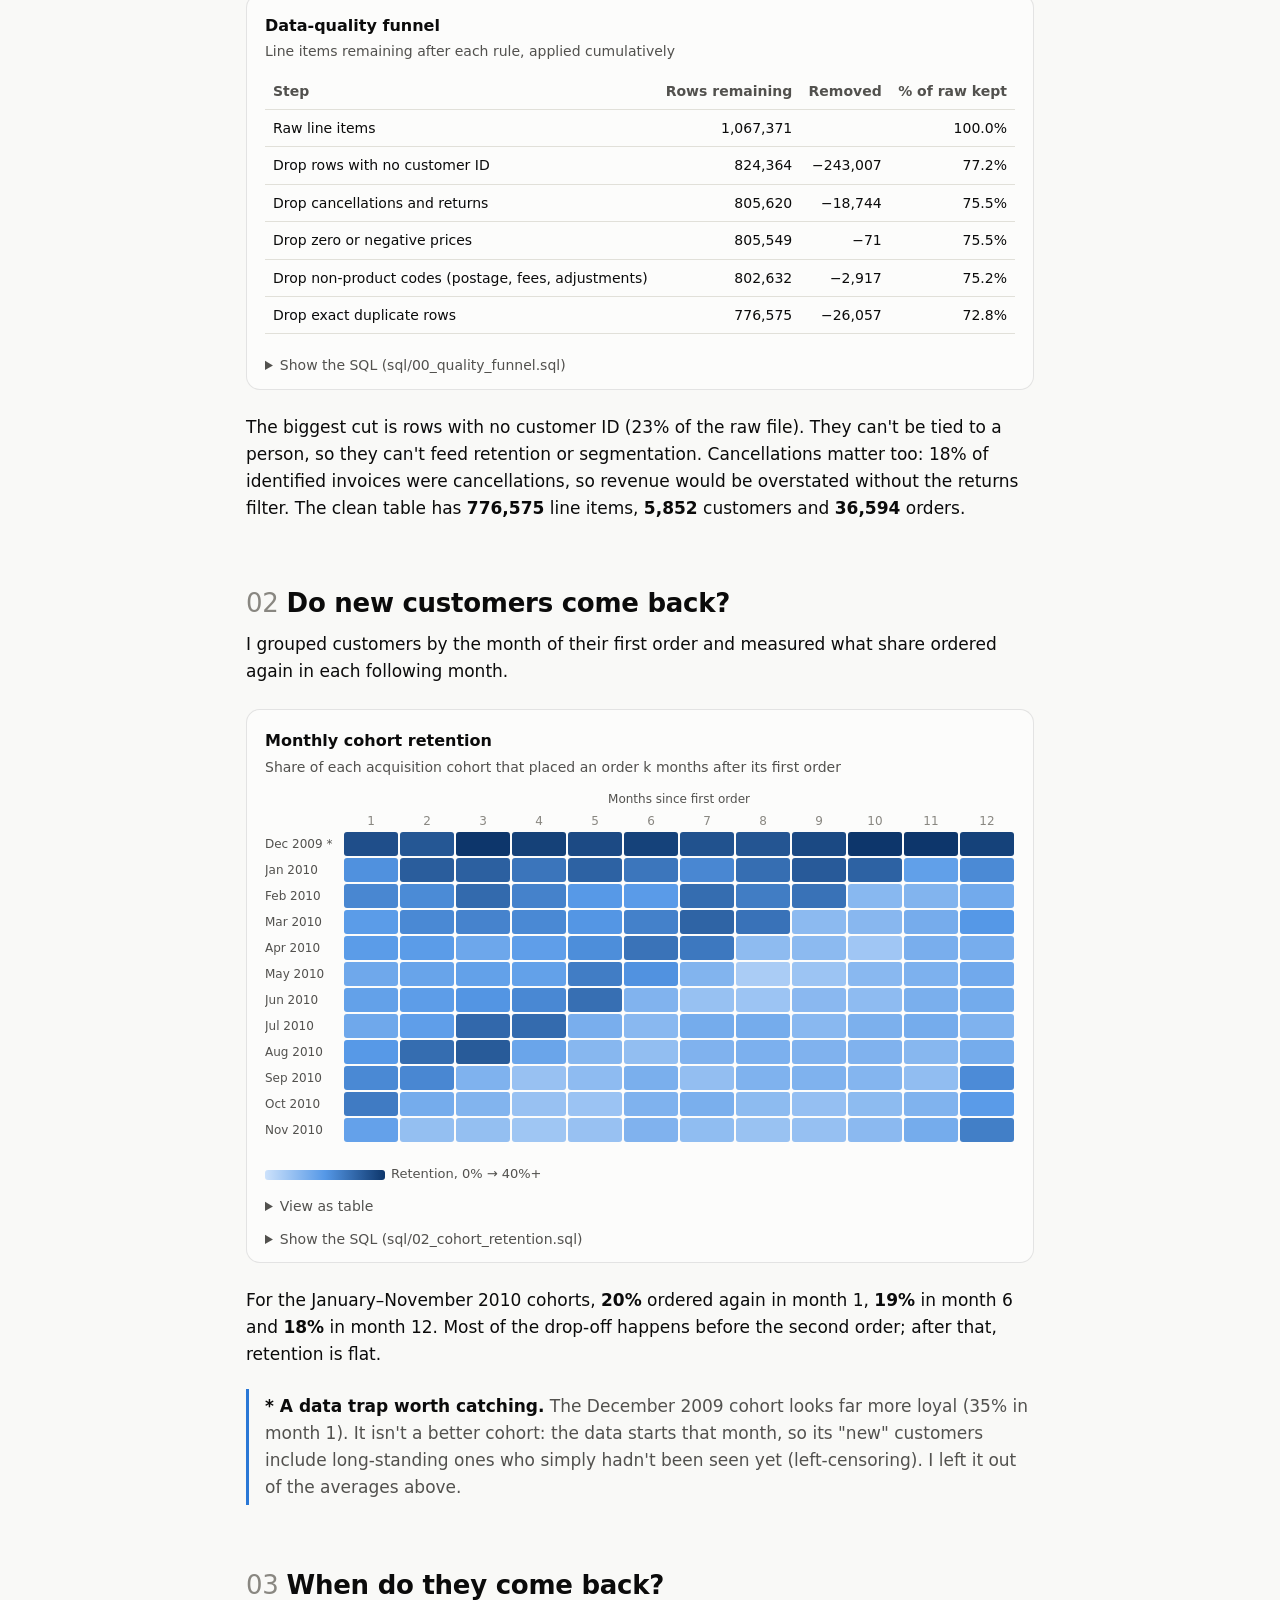
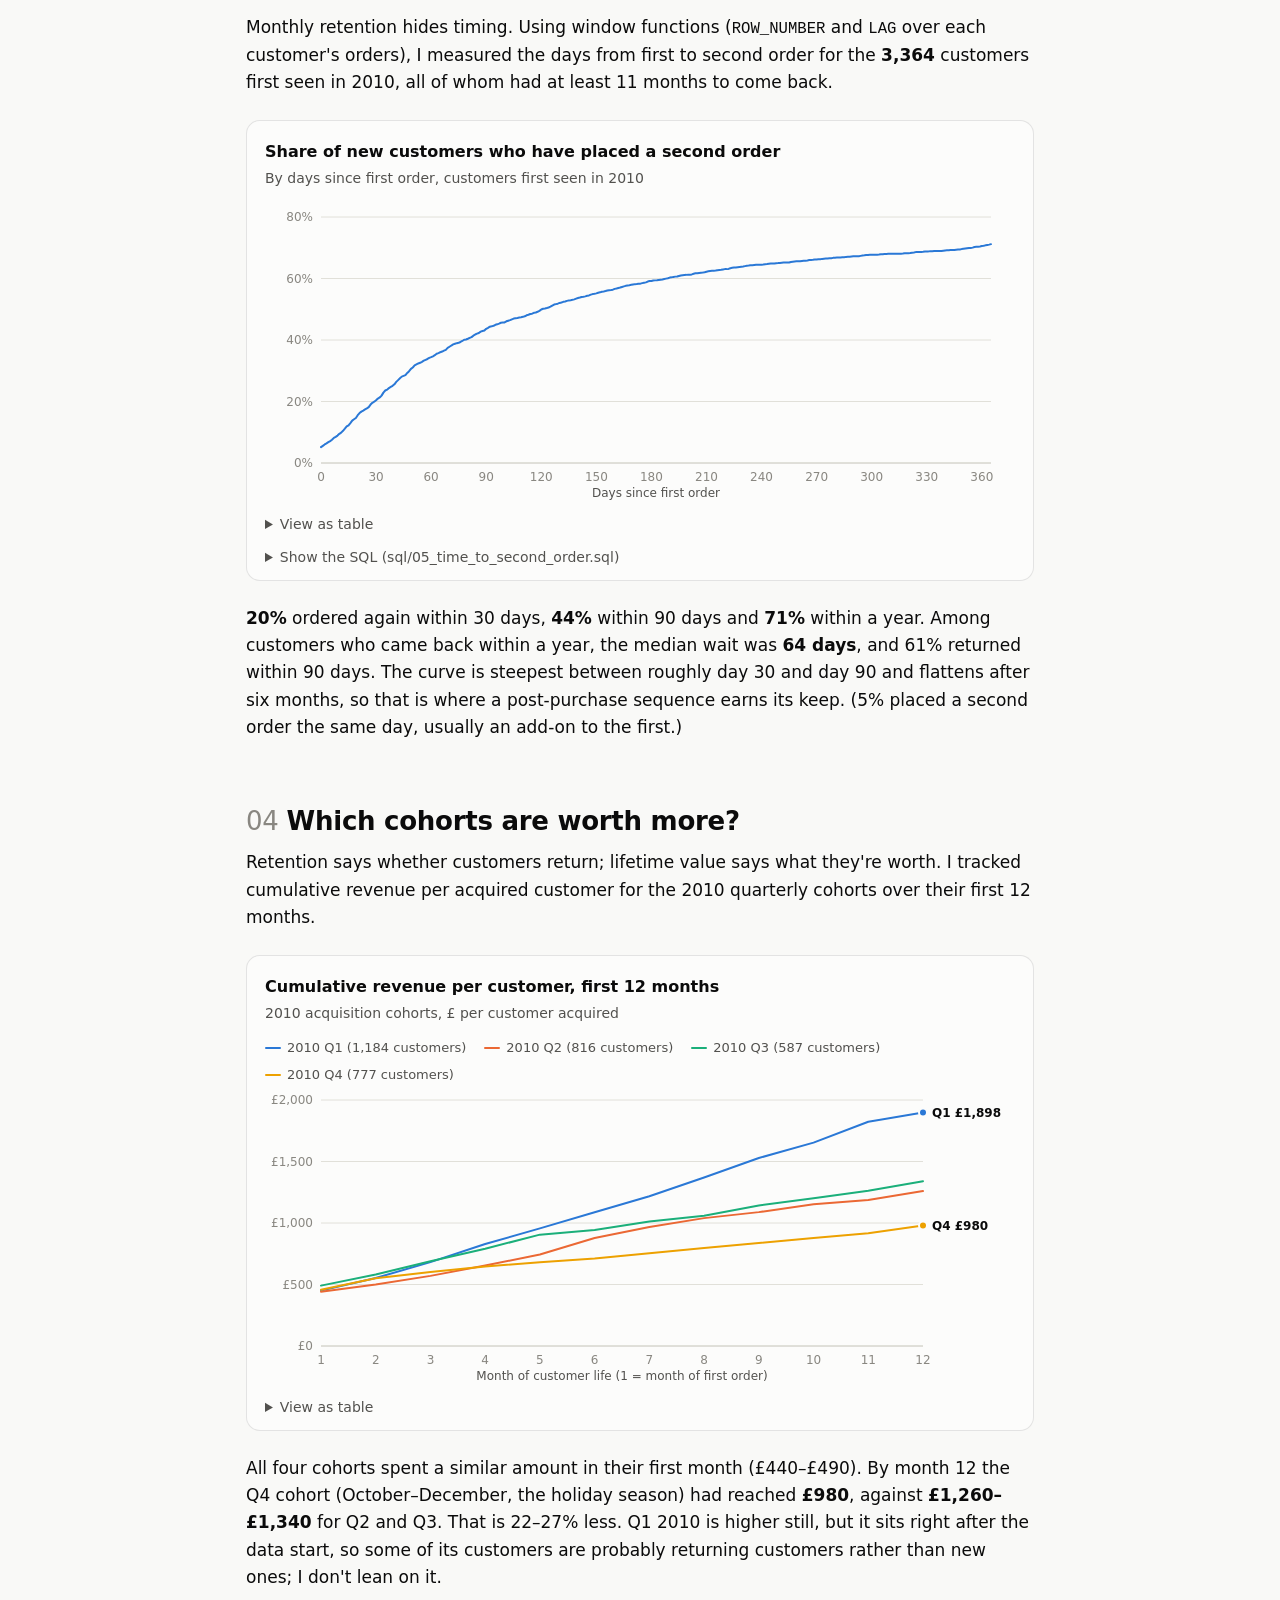
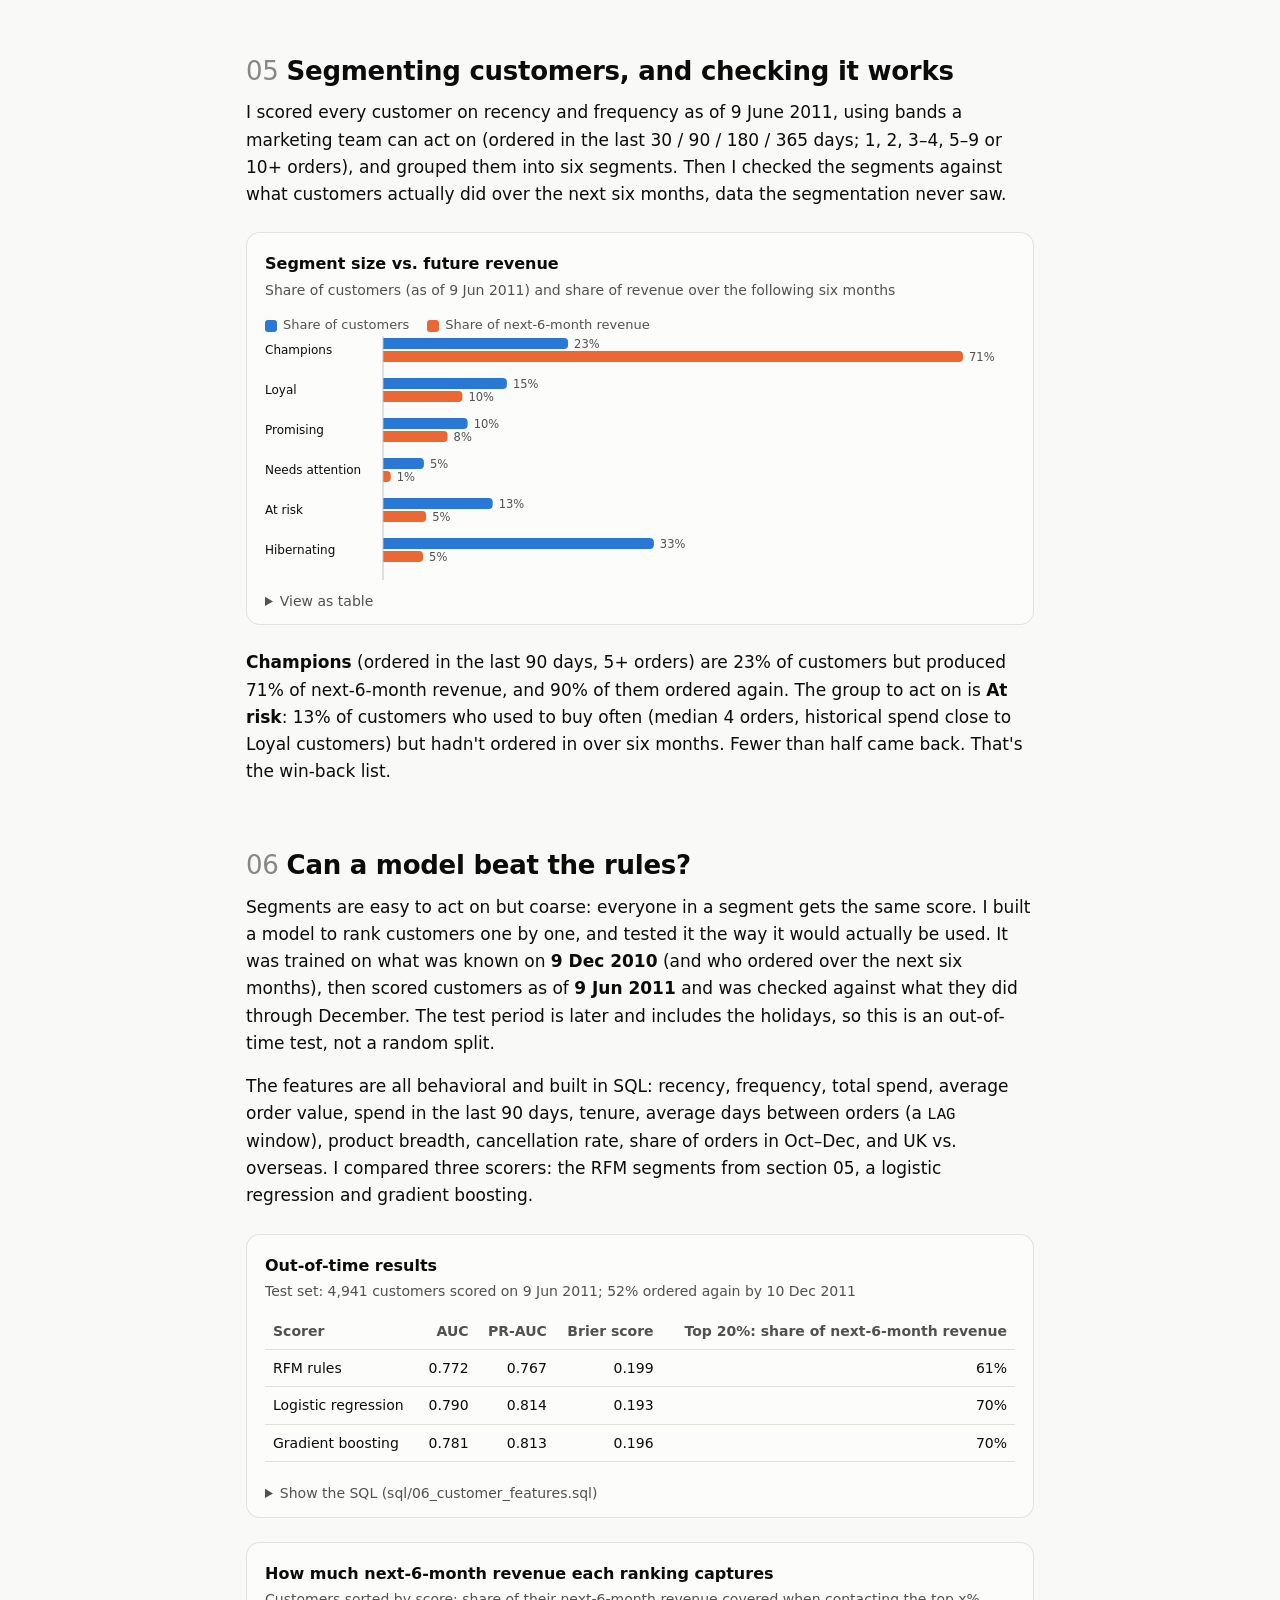
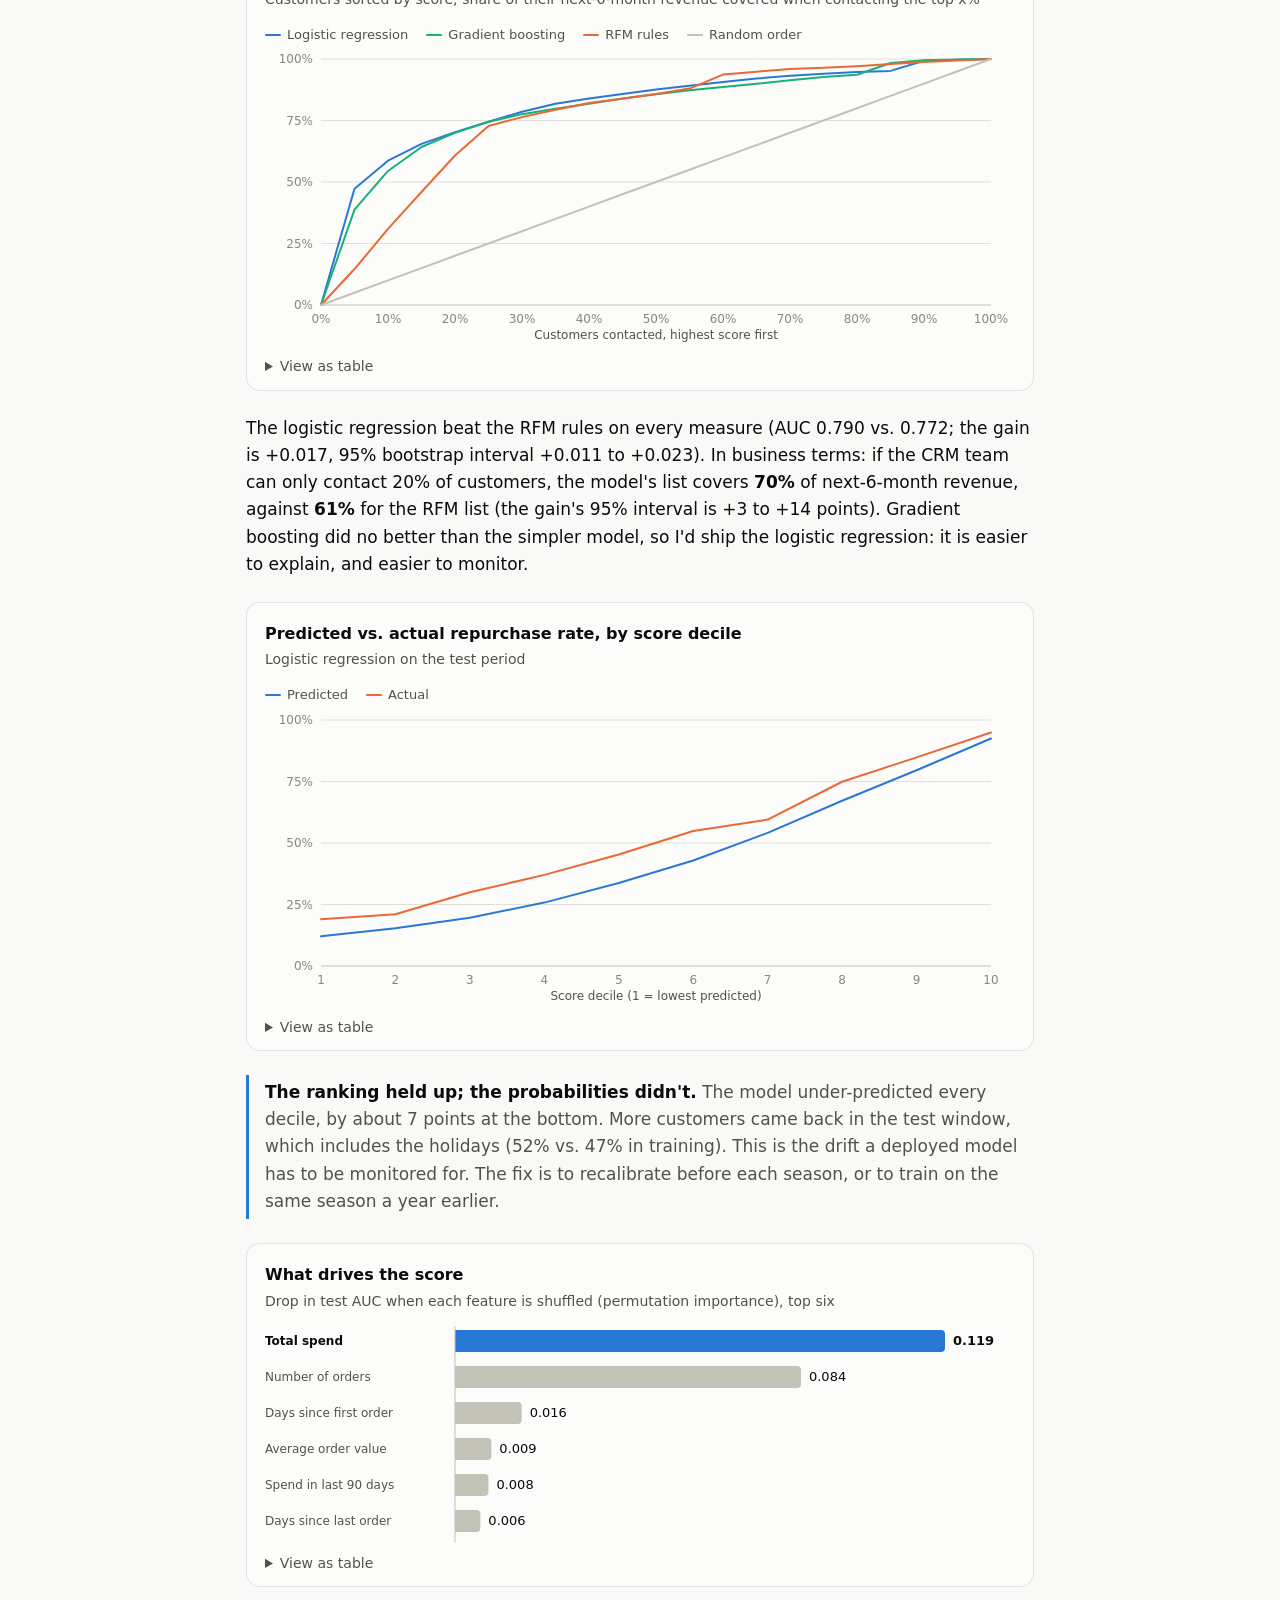
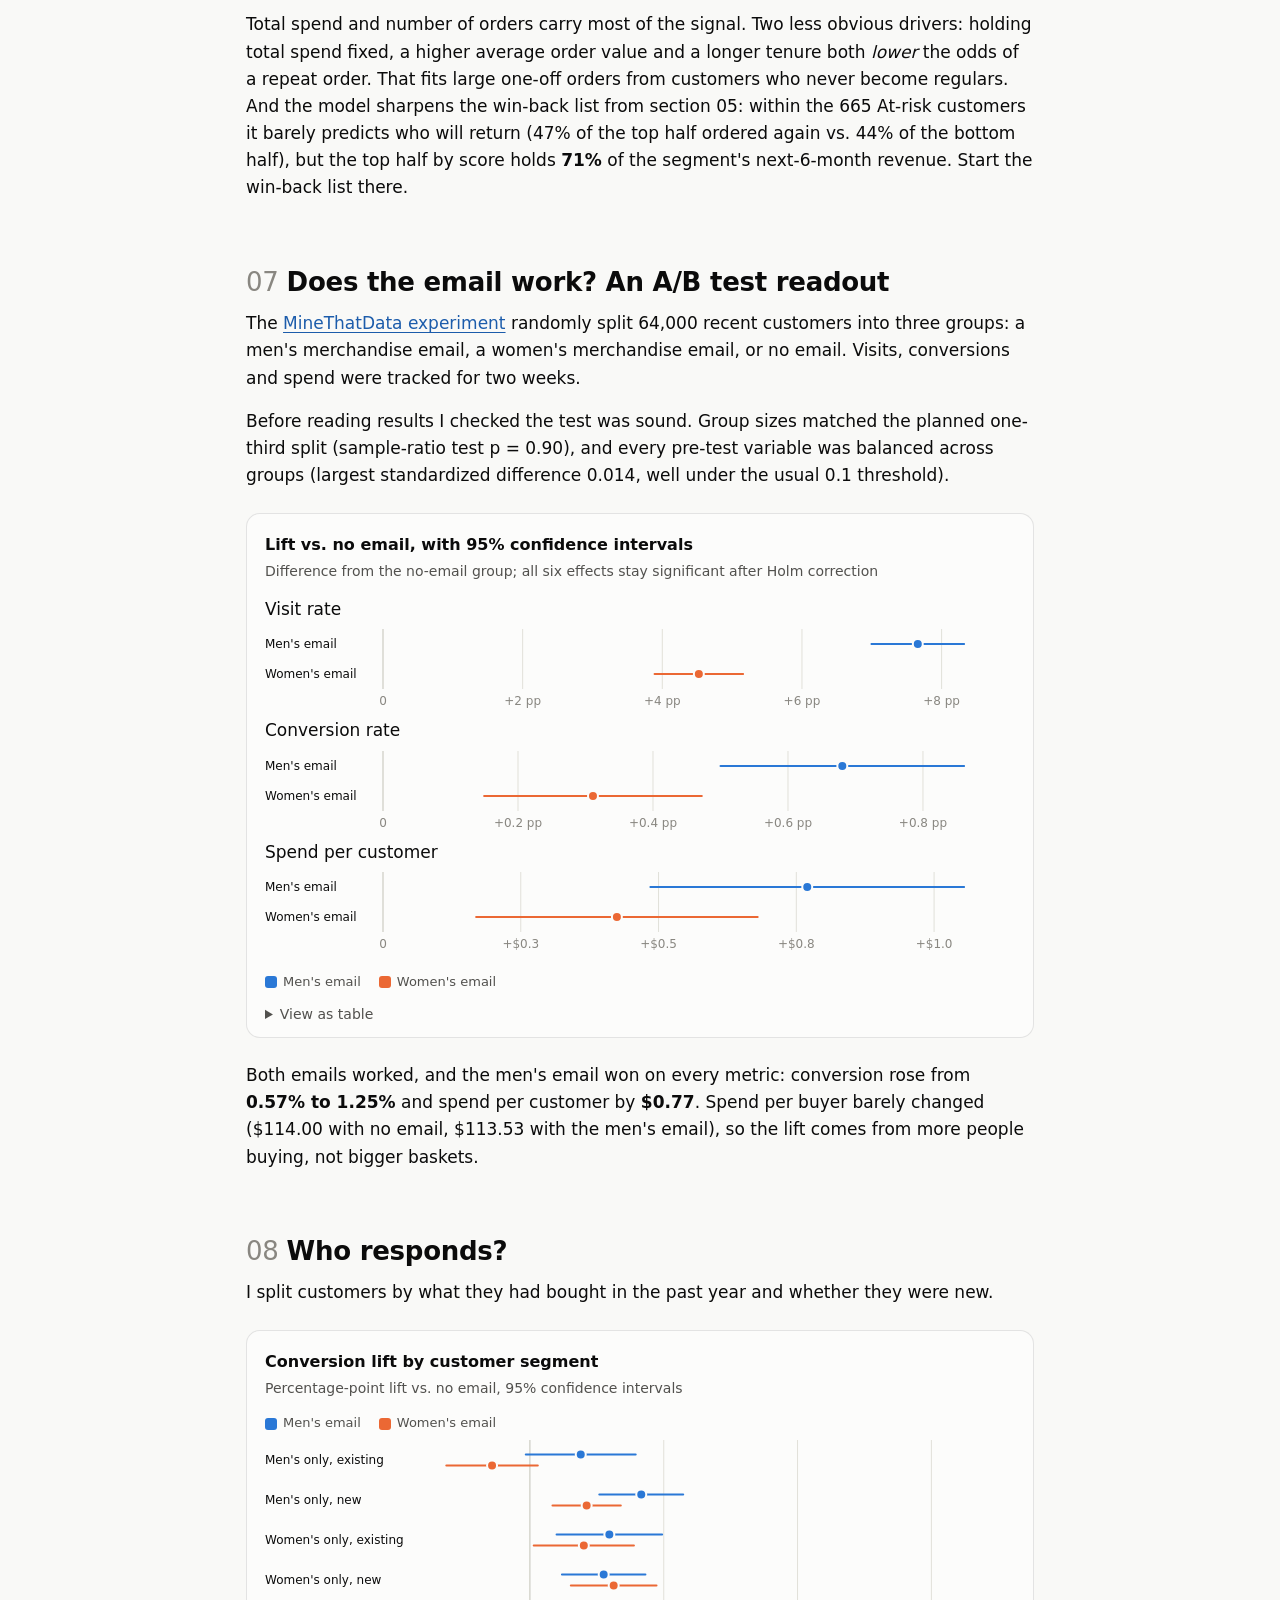
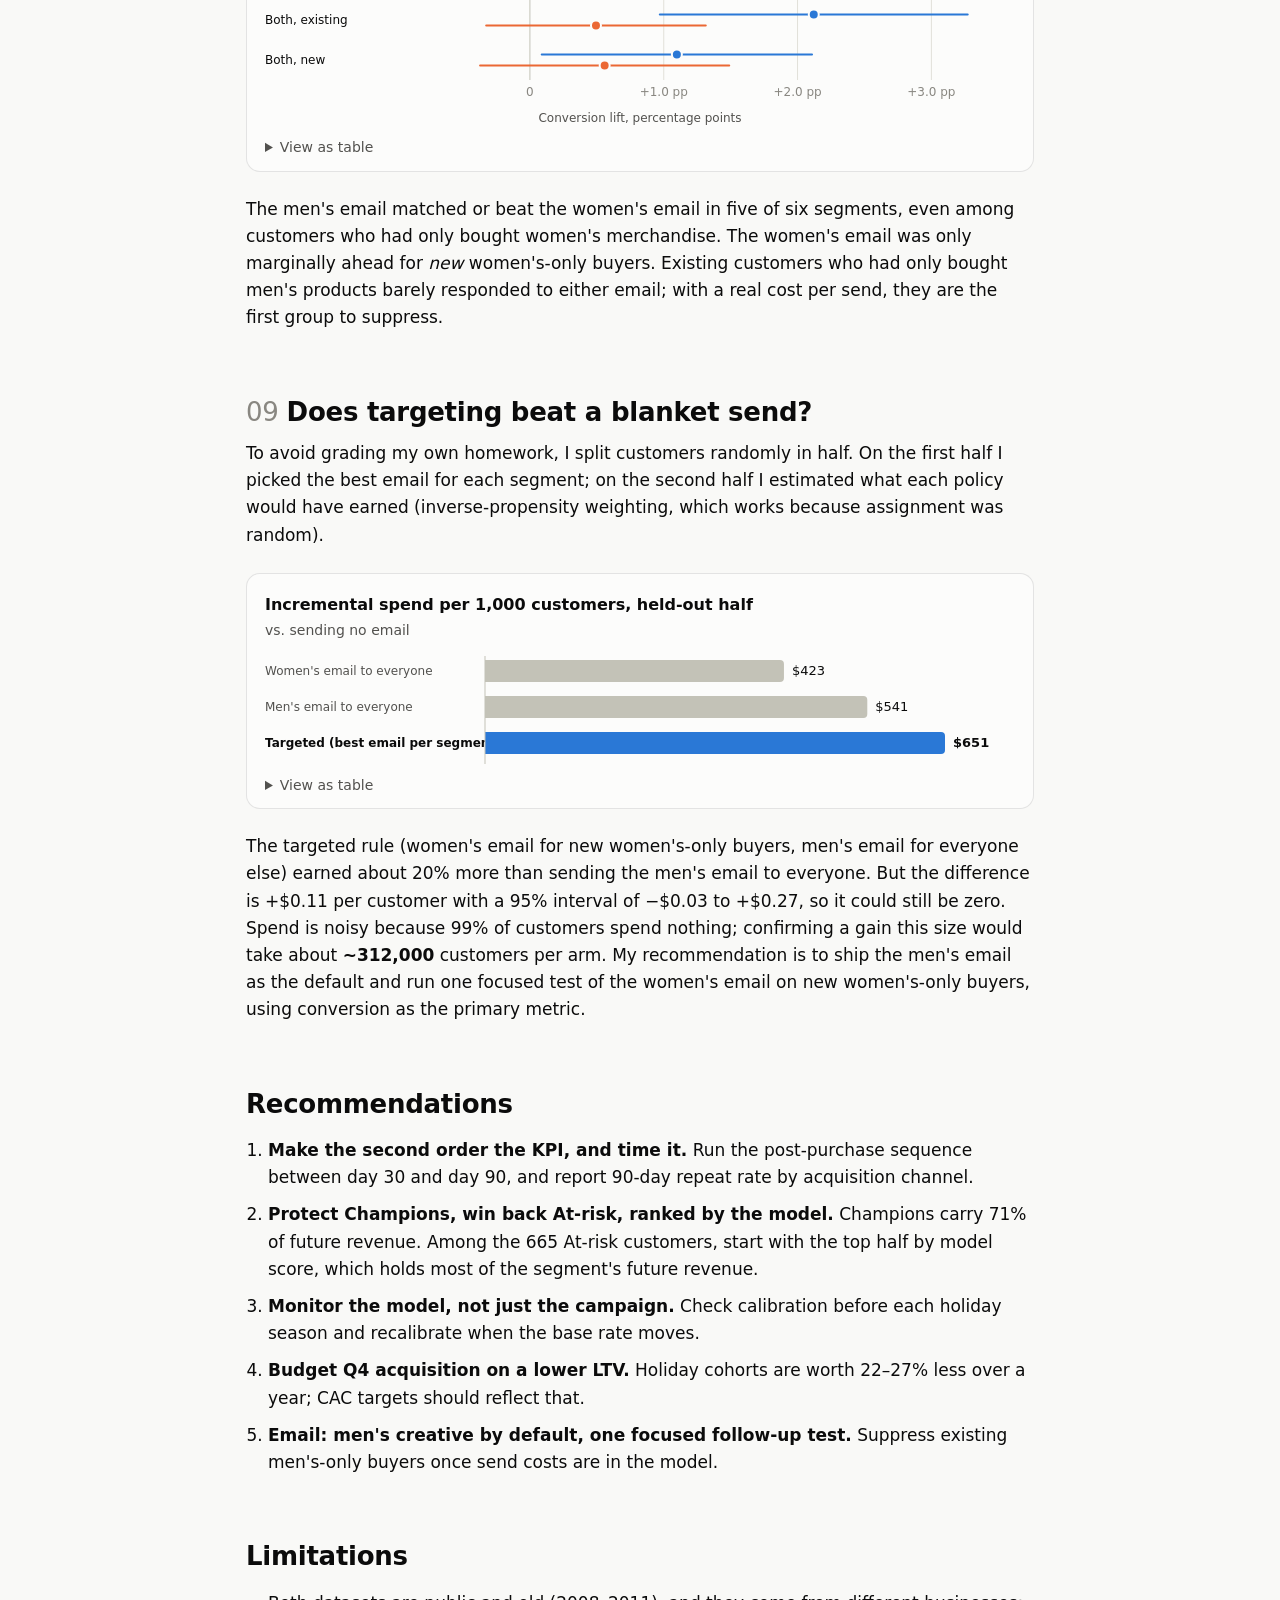
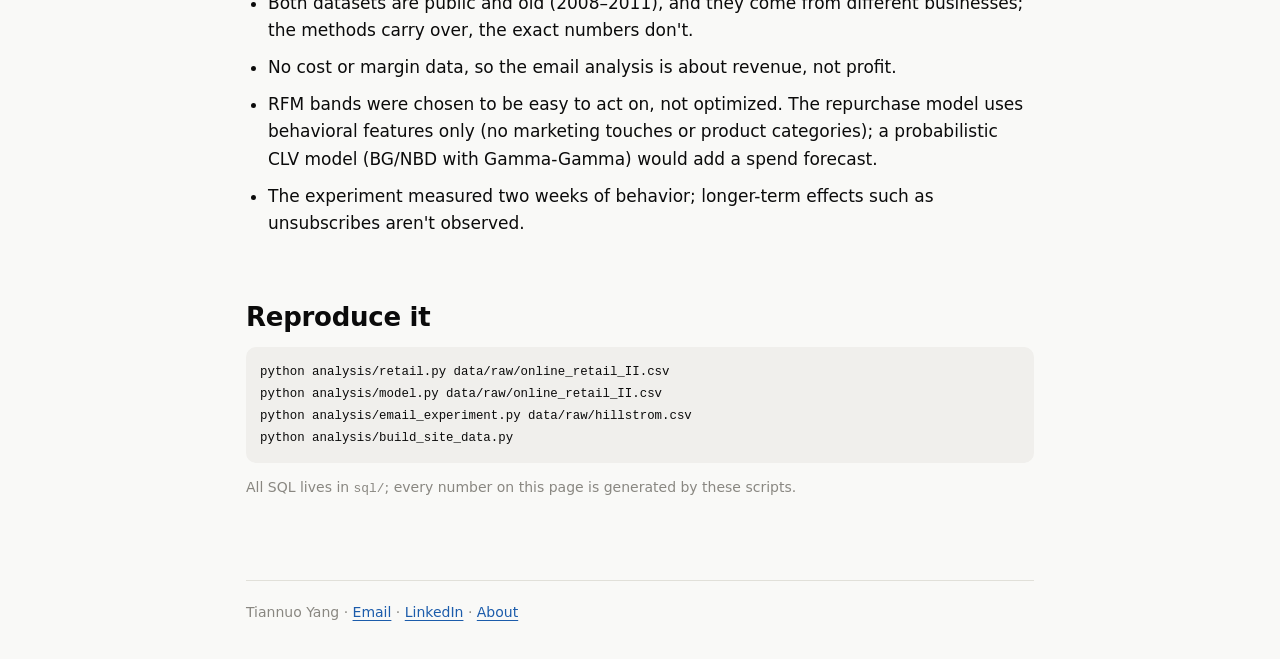
==== commit 73933646: "Add time-to-second-order analysis and an out-of-time repurchase model Window-function SQL for second" ====
--- a/retail-customer-analytics.html
+++ b/retail-customer-analytics.html
@@ -4,7 +4,7 @@
 <meta charset="utf-8">
 <meta name="viewport" content="width=device-width, initial-scale=1">
 <title>Retail Customer Analytics · Tiannuo Yang</title>
-<meta name="description" content="Cohort retention, LTV, RFM segmentation and a 64,000-customer email A/B test readout on two public retail datasets.">
+<meta name="description" content="Cohort retention, time to second order, LTV, RFM segmentation, an out-of-time repurchase model and a 64,000-customer email A/B test readout on two public retail datasets.">
 <link rel="stylesheet" href="assets/style.css">
 <script src="assets/site-config.js"></script>
 </head>
@@ -26,24 +26,25 @@
     <p class="lede">Two public retail datasets, one question a CRM team asks every week: which customers are worth the next pound or dollar of marketing, and does the email we send actually change behavior?</p>
     <div class="meta-row">
       <span><strong>Role</strong> Solo analyst</span>
-      <span><strong>Tools</strong> SQL (SQLite) · Python (pandas, SciPy, statsmodels)</span>
+      <span><strong>Tools</strong> SQL (SQLite, window functions) · Python (pandas, scikit-learn, SciPy, statsmodels)</span>
       <span><strong>Data</strong> 1.07M transactions · 64,000-customer experiment</span>
     </div>
     <ul class="tags">
-      <li>Data cleaning</li><li>Cohort retention</li><li>LTV</li><li>RFM segmentation</li><li>Holdout validation</li><li>A/B testing</li><li>Targeting</li>
+      <li>Data cleaning</li><li>Cohort retention</li><li>Time to second order</li><li>LTV</li><li>RFM segmentation</li><li>Predictive modeling</li><li>Out-of-time validation</li><li>A/B testing</li><li>Targeting</li>
     </ul>
   </header>
 
   <h2>Summary</h2>
   <div class="stats">
     <div class="stat"><div class="value">71%</div><div class="label">of next-6-month revenue came from the 23% of customers segmented as Champions</div></div>
-    <div class="stat"><div class="value">~20%</div><div class="label">of new customers return the month after their first order, and the curve barely moves after that</div></div>
-    <div class="stat"><div class="value">22–27%</div><div class="label">less 12-month revenue per customer from holiday-quarter cohorts than from Q2–Q3 cohorts</div></div>
+    <div class="stat"><div class="value">64 days</div><div class="label">median wait for a second order; 61% of customers who return within a year do so within 90 days</div></div>
+    <div class="stat"><div class="value">70% vs 61%</div><div class="label">of next-6-month revenue in the top 20% of customers ranked by the model vs. by RFM rules</div></div>
     <div class="stat"><div class="value">2.2x</div><div class="label">conversion from the men's email vs. no email (0.57% → 1.25%)</div></div>
   </div>
   <ol class="findings">
-    <li><strong>The second purchase is the battleground.</strong> About one in five new customers orders again the next month, and that share stays roughly flat for a year. Customers who come back keep coming back, so the first 30 days after a first order deserve the most CRM effort.</li>
+    <li><strong>The second order is the battleground, and it has a window.</strong> 44% of new customers order again within 90 days and 71% within a year; the median wait is 64 days. A "come back" sequence should land between day 30 and day 90.</li>
     <li><strong>Value is concentrated, and the segmentation predicts it.</strong> Segments built only on data up to June 2011 sorted customers by what they actually spent over the following six months.</li>
+    <li><strong>A simple model beats the segments, and needs monitoring.</strong> A logistic regression trained on 2010 data and tested on 2011 ranked customers better than the RFM rules. Its probabilities ran low in the holiday season, so it should be recalibrated each season.</li>
     <li><strong>Holiday shoppers are worth less.</strong> Q4 customers spent as much in their first month as anyone else; they just came back less. Acquisition targets for Q4 should assume a lower LTV.</li>
     <li><strong>Send the men's email by default.</strong> It beat the women's email on visits, conversion and spend. A targeted rule looks about 20% better on a held-out half, but the gain isn't statistically clear yet, so it should be tested before it's rolled out.</li>
   </ol>
@@ -53,6 +54,7 @@
   <figure class="chart">
     <figcaption><div class="title">Data-quality funnel</div><div class="sub">Line items remaining after each rule, applied cumulatively</div></figcaption>
     <div class="table-scroll" id="funnel"></div>
+    <details class="sql-block" data-sql="00_quality_funnel"></details>
   </figure>
   <p>The biggest cut is rows with no customer ID (23% of the raw file). They can't be tied to a person, so they can't feed retention or segmentation. Cancellations matter too: <span id="cancel-share"></span> of identified invoices were cancellations, so revenue would be overstated without the returns filter. The clean table has <strong id="clean-rows"></strong> line items, <strong id="clean-cust"></strong> customers and <strong id="clean-orders"></strong> orders.</p>
 
@@ -61,11 +63,21 @@
   <figure class="chart">
     <figcaption><div class="title">Monthly cohort retention</div><div class="sub">Share of each acquisition cohort that placed an order k months after its first order</div></figcaption>
     <div class="viz" id="heatmap"></div>
+    <details class="sql-block" data-sql="02_cohort_retention"></details>
   </figure>
   <p>For the January–November 2010 cohorts, <strong id="m1"></strong> ordered again in month 1, <strong id="m6"></strong> in month 6 and <strong id="m12"></strong> in month 12. Most of the drop-off happens before the second order; after that, retention is flat.</p>
   <div class="callout"><strong>* A data trap worth catching.</strong> The December 2009 cohort looks far more loyal (<span id="dec-m1"></span> in month 1). It isn't a better cohort: the data starts that month, so its "new" customers include long-standing ones who simply hadn't been seen yet (left-censoring). I left it out of the averages above.</div>
 
-  <h2><span class="section-num">03</span>Which cohorts are worth more?</h2>
+  <h2><span class="section-num">03</span>When do they come back?</h2>
+  <p>Monthly retention hides timing. Using window functions (<code>ROW_NUMBER</code> and <code>LAG</code> over each customer's orders), I measured the days from first to second order for the <strong id="so-n"></strong> customers first seen in 2010, all of whom had at least 11 months to come back.</p>
+  <figure class="chart">
+    <figcaption><div class="title">Share of new customers who have placed a second order</div><div class="sub">By days since first order, customers first seen in 2010</div></figcaption>
+    <div class="viz" id="second"></div>
+    <details class="sql-block" data-sql="05_time_to_second_order"></details>
+  </figure>
+  <p><strong id="so-30"></strong> ordered again within 30 days, <strong id="so-90"></strong> within 90 days and <strong id="so-365"></strong> within a year. Among customers who came back within a year, the median wait was <strong id="so-median"></strong>, and <span id="so-share90"></span> returned within 90 days. The curve is steepest between roughly day 30 and day 90 and flattens after six months, so that is where a post-purchase sequence earns its keep. (<span id="so-same"></span> placed a second order the same day, usually an add-on to the first.)</p>
+
+  <h2><span class="section-num">04</span>Which cohorts are worth more?</h2>
   <p>Retention says whether customers return; lifetime value says what they're worth. I tracked cumulative revenue per acquired customer for the 2010 quarterly cohorts over their first 12 months.</p>
   <figure class="chart">
     <figcaption><div class="title">Cumulative revenue per customer, first 12 months</div><div class="sub">2010 acquisition cohorts, £ per customer acquired</div></figcaption>
@@ -73,7 +85,7 @@
   </figure>
   <p>All four cohorts spent a similar amount in their first month (£440–£490). By month 12 the Q4 cohort (October–December, the holiday season) had reached <strong id="q4"></strong>, against <strong id="q2q3"></strong> for Q2 and Q3. That is 22–27% less. Q1 2010 is higher still, but it sits right after the data start, so some of its customers are probably returning customers rather than new ones; I don't lean on it.</p>
 
-  <h2><span class="section-num">04</span>Segmenting customers, and checking it works</h2>
+  <h2><span class="section-num">05</span>Segmenting customers, and checking it works</h2>
   <p>I scored every customer on recency and frequency as of 9 June 2011, using bands a marketing team can act on (ordered in the last 30 / 90 / 180 / 365 days; 1, 2, 3–4, 5–9 or 10+ orders), and grouped them into six segments. Then I checked the segments against what customers actually did over the next six months, data the segmentation never saw.</p>
   <figure class="chart">
     <figcaption><div class="title">Segment size vs. future revenue</div><div class="sub">Share of customers (as of 9 Jun 2011) and share of revenue over the following six months</div></figcaption>
@@ -81,7 +93,31 @@
   </figure>
   <p><strong>Champions</strong> (ordered in the last 90 days, 5+ orders) are 23% of customers but produced 71% of next-6-month revenue, and 90% of them ordered again. The group to act on is <strong>At risk</strong>: 13% of customers who used to buy often (median 4 orders, historical spend close to Loyal customers) but hadn't ordered in over six months. Fewer than half came back. That's the win-back list.</p>
 
-  <h2><span class="section-num">05</span>Does the email work? An A/B test readout</h2>
+  <h2><span class="section-num">06</span>Can a model beat the rules?</h2>
+  <p>Segments are easy to act on but coarse: everyone in a segment gets the same score. I built a model to rank customers one by one, and tested it the way it would actually be used. It was trained on what was known on <strong>9 Dec 2010</strong> (and who ordered over the next six months), then scored customers as of <strong>9 Jun 2011</strong> and was checked against what they did through December. The test period is later and includes the holidays, so this is an out-of-time test, not a random split.</p>
+  <p>The features are all behavioral and built in SQL: recency, frequency, total spend, average order value, spend in the last 90 days, tenure, average days between orders (a <code>LAG</code> window), product breadth, cancellation rate, share of orders in Oct–Dec, and UK vs. overseas. I compared three scorers: the RFM segments from section 05, a logistic regression and gradient boosting.</p>
+  <figure class="chart">
+    <figcaption><div class="title">Out-of-time results</div><div class="sub">Test set: <span id="mt-n"></span> customers scored on 9 Jun 2011; <span id="mt-base"></span> ordered again by 10 Dec 2011</div></figcaption>
+    <div class="table-scroll" id="model-table"></div>
+    <details class="sql-block" data-sql="06_customer_features"></details>
+  </figure>
+  <figure class="chart">
+    <figcaption><div class="title">How much next-6-month revenue each ranking captures</div><div class="sub">Customers sorted by score; share of their next-6-month revenue covered when contacting the top x%</div></figcaption>
+    <div class="viz" id="gains"></div>
+  </figure>
+  <p>The logistic regression beat the RFM rules on every measure (AUC <span id="auc-l"></span> vs. <span id="auc-r"></span>; the gain is <span id="auc-gain"></span>, 95% bootstrap interval <span id="auc-ci"></span>). In business terms: if the CRM team can only contact 20% of customers, the model's list covers <strong id="cap-l"></strong> of next-6-month revenue, against <strong id="cap-r"></strong> for the RFM list (the gain's 95% interval is <span id="cap-ci"></span>). Gradient boosting did no better than the simpler model, so I'd ship the logistic regression: it is easier to explain, and easier to monitor.</p>
+  <figure class="chart">
+    <figcaption><div class="title">Predicted vs. actual repurchase rate, by score decile</div><div class="sub">Logistic regression on the test period</div></figcaption>
+    <div class="viz" id="calib"></div>
+  </figure>
+  <div class="callout"><strong>The ranking held up; the probabilities didn't.</strong> The model under-predicted every decile, by about <span id="calib-gap"></span> at the bottom. More customers came back in the test window, which includes the holidays (<span id="base-test"></span> vs. <span id="base-train"></span> in training). This is the drift a deployed model has to be monitored for. The fix is to recalibrate before each season, or to train on the same season a year earlier.</div>
+  <figure class="chart">
+    <figcaption><div class="title">What drives the score</div><div class="sub">Drop in test AUC when each feature is shuffled (permutation importance), top six</div></figcaption>
+    <div class="viz" id="importance"></div>
+  </figure>
+  <p>Total spend and number of orders carry most of the signal. Two less obvious drivers: holding total spend fixed, a higher average order value and a longer tenure both <em>lower</em> the odds of a repeat order. That fits large one-off orders from customers who never become regulars. And the model sharpens the win-back list from section 05: within the <span id="ar-n"></span> At-risk customers it barely predicts who will return (<span id="ar-top"></span> vs. <span id="ar-bottom"></span>), but the top half by score holds <strong id="ar-rev"></strong> of the segment's next-6-month revenue. Start the win-back list there.</p>
+
+  <h2><span class="section-num">07</span>Does the email work? An A/B test readout</h2>
   <p>The <a href="https://blog.minethatdata.com/2008/03/minethatdata-e-mail-analytics-and-data.html" rel="noopener">MineThatData experiment</a> randomly split 64,000 recent customers into three groups: a men's merchandise email, a women's merchandise email, or no email. Visits, conversions and spend were tracked for two weeks.</p>
   <p>Before reading results I checked the test was sound. Group sizes matched the planned one-third split (sample-ratio test p = <span id="srm"></span>), and every pre-test variable was balanced across groups (largest standardized difference <span id="smd"></span>, well under the usual 0.1 threshold).</p>
   <figure class="chart">
@@ -90,7 +126,7 @@
   </figure>
   <p>Both emails worked, and the men's email won on every metric: conversion rose from <strong>0.57% to 1.25%</strong> and spend per customer by <strong>$0.77</strong>. Spend per buyer barely changed (<span id="aov"></span>), so the lift comes from more people buying, not bigger baskets.</p>
 
-  <h2><span class="section-num">06</span>Who responds?</h2>
+  <h2><span class="section-num">08</span>Who responds?</h2>
   <p>I split customers by what they had bought in the past year and whether they were new.</p>
   <figure class="chart">
     <figcaption><div class="title">Conversion lift by customer segment</div><div class="sub">Percentage-point lift vs. no email, 95% confidence intervals</div></figcaption>
@@ -98,7 +134,7 @@
   </figure>
   <p>The men's email matched or beat the women's email in five of six segments, even among customers who had only bought women's merchandise. The women's email was only marginally ahead for <em>new</em> women's-only buyers. Existing customers who had only bought men's products barely responded to either email; with a real cost per send, they are the first group to suppress.</p>
 
-  <h2><span class="section-num">07</span>Does targeting beat a blanket send?</h2>
+  <h2><span class="section-num">09</span>Does targeting beat a blanket send?</h2>
   <p>To avoid grading my own homework, I split customers randomly in half. On the first half I picked the best email for each segment; on the second half I estimated what each policy would have earned (inverse-propensity weighting, which works because assignment was random).</p>
   <figure class="chart">
     <figcaption><div class="title">Incremental spend per 1,000 customers, held-out half</div><div class="sub">vs. sending no email</div></figcaption>
@@ -108,8 +144,9 @@
 
   <h2>Recommendations</h2>
   <ol class="findings">
-    <li><strong>Make the second order the KPI.</strong> Put onboarding and post-purchase CRM effort into the first 30 days, and report month-1 repeat rate by acquisition channel.</li>
-    <li><strong>Protect Champions, win back At-risk.</strong> Champions carry 71% of future revenue. The 665 At-risk customers have a track record of buying and are the best win-back audience.</li>
+    <li><strong>Make the second order the KPI, and time it.</strong> Run the post-purchase sequence between day 30 and day 90, and report 90-day repeat rate by acquisition channel.</li>
+    <li><strong>Protect Champions, win back At-risk, ranked by the model.</strong> Champions carry 71% of future revenue. Among the 665 At-risk customers, start with the top half by model score, which holds most of the segment's future revenue.</li>
+    <li><strong>Monitor the model, not just the campaign.</strong> Check calibration before each holiday season and recalibrate when the base rate moves.</li>
     <li><strong>Budget Q4 acquisition on a lower LTV.</strong> Holiday cohorts are worth 22–27% less over a year; CAC targets should reflect that.</li>
     <li><strong>Email: men's creative by default, one focused follow-up test.</strong> Suppress existing men's-only buyers once send costs are in the model.</li>
   </ol>
@@ -118,12 +155,13 @@
   <ul class="plain">
     <li>Both datasets are public and old (2008–2011), and they come from different businesses; the methods carry over, the exact numbers don't.</li>
     <li>No cost or margin data, so the email analysis is about revenue, not profit.</li>
-    <li>RFM bands were chosen to be easy to act on, not optimized; a predictive LTV model (e.g. BG/NBD) would be the next step.</li>
+    <li>RFM bands were chosen to be easy to act on, not optimized. The repurchase model uses behavioral features only (no marketing touches or product categories); a probabilistic CLV model (BG/NBD with Gamma-Gamma) would add a spend forecast.</li>
     <li>The experiment measured two weeks of behavior; longer-term effects such as unsubscribes aren't observed.</li>
   </ul>
 
   <h2>Reproduce it</h2>
   <pre><code>python analysis/retail.py data/raw/online_retail_II.csv
+python analysis/model.py data/raw/online_retail_II.csv
 python analysis/email_experiment.py data/raw/hillstrom.csv
 python analysis/build_site_data.py</code></pre>
   <p class="small muted">All SQL lives in <code>sql/</code>; every number on this page is generated by these scripts.</p>
@@ -137,7 +175,7 @@
 <script src="assets/charts.js"></script>
 <script>
 (function () {
-  const D = window.SITE_DATA, R = D.retail, E = D.experiment, C = window.Charts;
+  const D = window.SITE_DATA, R = D.retail, E = D.experiment, M = D.model, C = window.Charts;
   const pct = (v, d = 1) => (v * 100).toFixed(d) + "%";
   const num = (v) => Math.round(v).toLocaleString("en-US");
   const gbp = (v) => "£" + Math.round(v).toLocaleString("en-US");
@@ -178,7 +216,7 @@
     cohorts.map((c) => [monthName(c), num(ret.sizes[c])].concat(cols.map((k) => ret.grid[c][k] != null ? pct(ret.grid[c][k], 0) : "–"))));
   set("m1", pct(ret.avg_m1, 0)); set("m6", pct(ret.avg_m6, 0)); set("m12", pct(ret.avg_m12, 0)); set("dec-m1", pct(ret.dec2009_m1, 0));
 
-  // 03 LTV lines
+  // 04 LTV lines
   const q = R.ltv, quarters = ["2010-Q1", "2010-Q2", "2010-Q3", "2010-Q4"], slots = ["--series-1", "--series-2", "--series-3", "--series-4"];
   const ltvEl = document.getElementById("ltv");
   C.lines(ltvEl, {
@@ -192,7 +230,7 @@
   set("q4", gbp(q["2010-Q4"].cumulative[11]));
   set("q2q3", gbp(q["2010-Q2"].cumulative[11]) + "–" + gbp(q["2010-Q3"].cumulative[11]));
 
-  // 04 RFM grouped bars
+  // 05 RFM grouped bars
   const seg = R.rfm.segments, rfmEl = document.getElementById("rfm");
   C.groupedBars(rfmEl, {
     cats: seg.map((s) => s.segment), labelWidth: 118, fmt: (v) => pct(v, 0),
@@ -202,7 +240,79 @@
   C.tableView(rfmEl, ["Segment", "Customers", "% customers", "% next-6m revenue", "Ordered again", "Median days since order", "Median orders"],
     seg.map((s) => [s.segment, num(s.customers), pct(s.share_customers), pct(s.share_next6m_revenue), pct(s.repurchase_rate_next6m, 0), num(s.median_recency_days), String(s.median_orders)]));
 
-  // 05 effects small multiples
+
+  // SQL blocks: show the exact query files the numbers come from
+  document.querySelectorAll("details.sql-block").forEach((d) => {
+    const key = d.getAttribute("data-sql"), sum = document.createElement("summary"), pre = document.createElement("pre"), code = document.createElement("code");
+    sum.textContent = "Show the SQL (sql/" + key + ".sql)";
+    code.textContent = (D.sql[key] || "").trim();
+    pre.appendChild(code); d.appendChild(sum); d.appendChild(pre);
+  });
+
+  // 03 time to second order
+  const so = R.second_order, soEl = document.getElementById("second");
+  set("so-n", num(so.customers)); set("so-30", pct(so.share_within["30"], 0)); set("so-90", pct(so.share_within["90"], 0));
+  set("so-365", pct(so.share_within["365"], 0)); set("so-median", Math.round(so.median_days_repeaters_365) + " days");
+  set("so-share90", pct(so.share_of_year_repeaters_within_90, 0)); set("so-same", pct(so.share_same_day, 0));
+  C.lines(soEl, {
+    legend: false, right: 24, yMax: 0.8, x: so.cumulative.map((_, i) => i), xEvery: 30, xTitle: "Days since first order",
+    xTip: (d) => "Day " + d, yFmt: (v) => pct(v, 0),
+    series: [{ name: "Placed a second order", values: so.cumulative, color: "--series-1" }],
+  });
+  C.tableView(soEl, ["Within", "Share of new customers with a second order"], ["7", "30", "60", "90", "180", "365"].map((k) => [k + " days", pct(so.share_within[k], 0)]));
+
+  // 06 model
+  const MM = M.metrics, names = ["RFM rules", "Logistic regression", "Gradient boosting"];
+  set("mt-n", num(M.test.customers)); set("mt-base", pct(M.test.base_rate, 0));
+  const mt = document.createElement("table"), mh = document.createElement("tr");
+  ["Scorer", "AUC", "PR-AUC", "Brier score", "Top 20%: share of next-6-month revenue"].forEach((h) => { const th = document.createElement("th"); th.textContent = h; mh.appendChild(th); });
+  mt.appendChild(mh);
+  names.forEach((n) => {
+    const tr = document.createElement("tr"), v = MM[n];
+    [n, v.auc.toFixed(3), v.pr_auc.toFixed(3), v.brier.toFixed(3), pct(v.top20_capture_revenue, 0)].forEach((c) => { const td = document.createElement("td"); td.textContent = c; tr.appendChild(td); });
+    mt.appendChild(tr);
+  });
+  document.getElementById("model-table").appendChild(mt);
+  const L = MM["Logistic regression"], RF = MM["RFM rules"];
+  set("auc-l", L.auc.toFixed(3)); set("auc-r", RF.auc.toFixed(3)); set("auc-gain", "+" + L.auc_gain_vs_rfm.toFixed(3));
+  set("auc-ci", "+" + L.auc_gain_ci[0].toFixed(3) + " to +" + L.auc_gain_ci[1].toFixed(3));
+  set("cap-l", pct(L.top20_capture_revenue, 0)); set("cap-r", pct(RF.top20_capture_revenue, 0));
+  set("cap-ci", "+" + Math.round(L.revenue_capture_gain_ci[0] * 100) + " to +" + Math.round(L.revenue_capture_gain_ci[1] * 100) + " points");
+
+  const steps = L.revenue_gains.map((_, i) => i * 5), gEl = document.getElementById("gains");
+  C.lines(gEl, {
+    right: 24, yMax: 1, x: steps, xEvery: 2, xTitle: "Customers contacted, highest score first", xFmt: (v) => v + "%",
+    xTip: (v) => "Top " + v + "% of customers", yFmt: (v) => pct(v, 0),
+    series: [
+      { name: "Logistic regression", values: L.revenue_gains, color: "--series-1" },
+      { name: "Gradient boosting", values: MM["Gradient boosting"].revenue_gains, color: "--series-3" },
+      { name: "RFM rules", values: RF.revenue_gains, color: "--series-2" },
+      { name: "Random order", values: steps.map((v) => v / 100), color: "--deemph" },
+    ],
+  });
+  C.tableView(gEl, ["Top % contacted"].concat(names), steps.filter((v) => v % 10 === 0).map((v) => [v + "%"].concat(names.map((n) => pct(MM[n].revenue_gains[v / 5], 0)))));
+
+  const cal = M.calibration, cEl = document.getElementById("calib");
+  set("calib-gap", Math.round((cal[0].actual - cal[0].predicted) * 100) + " points");
+  set("base-test", pct(M.test.base_rate, 0)); set("base-train", pct(M.train.base_rate, 0));
+  C.lines(cEl, {
+    right: 24, yMax: 1, x: cal.map((r) => r.decile), xEvery: 1, xTitle: "Score decile (1 = lowest predicted)",
+    xTip: (d) => "Decile " + d, yFmt: (v) => pct(v, 0),
+    series: [{ name: "Predicted", values: cal.map((r) => r.predicted), color: "--series-1" },
+             { name: "Actual", values: cal.map((r) => r.actual), color: "--series-2" }],
+  });
+  C.tableView(cEl, ["Decile", "Customers", "Predicted", "Actual"], cal.map((r) => [String(r.decile), num(r.customers), pct(r.predicted, 0), pct(r.actual, 0)]));
+
+  const imp = M.importance.slice(0, 6), iEl = document.getElementById("importance");
+  C.emphasisBars(iEl, { cats: imp.map((r) => r.feature), values: imp.map((r) => r.auc_drop), highlight: 0, labelWidth: 190,
+    fmt: (v) => v.toFixed(3), valueLabel: "AUC drop when shuffled" });
+  C.tableView(iEl, ["Feature", "AUC drop when shuffled", "Direction"], M.importance.map((r) => [r.feature, r.auc_drop.toFixed(4), r.direction]));
+
+  const ar = M.at_risk_split;
+  set("ar-n", num(ar.customers)); set("ar-top", pct(ar.top_half_repurchase, 0) + " of the top half ordered again"); set("ar-bottom", pct(ar.bottom_half_repurchase, 0) + " of the bottom half");
+  set("ar-rev", pct(ar.top_half_revenue_share, 0));
+
+  // 07 effects small multiples
   set("srm", E.srm_p_value.toFixed(2));
   set("smd", Math.max(...Object.values(E.max_abs_smd)).toFixed(3));
   const aov = E.converter_aov;
@@ -232,7 +342,7 @@
       e.metric === "spend" ? usd(e.control) : pct(e.control, 2), e.metric === "spend" ? usd(e.treated) : pct(e.treated, 2),
       metricFmt[e.metric](e.lift, true), metricFmt[e.metric](e.ci_low, true) + " to " + metricFmt[e.metric](e.ci_high, true), e.p_holm < 0.001 ? "<0.001" : e.p_holm.toFixed(3)]));
 
-  // 06 heterogeneity
+  // 08 heterogeneity
   const cells = ["Bought men's only · existing", "Bought men's only · new", "Bought women's only · existing", "Bought women's only · new", "Bought both · existing", "Bought both · new"];
   const nice = (c) => c.replace("Bought ", "").replace(" · ", ", ").replace(/^./, (s) => s.toUpperCase());
   const conv = E.heterogeneity.filter((h) => h.metric === "conversion");
@@ -245,7 +355,7 @@
     cells.map((c) => { const mm = conv.find((x) => x.cell === c && x.treatment === "Men's email"), ww = conv.find((x) => x.cell === c && x.treatment === "Women's email");
       return [nice(c), num(mm.n_per_arm), metricFmt.conversion(mm.lift, true), metricFmt.conversion(ww.lift, true)]; }));
 
-  // 07 policy
+  // 09 policy
   const inc = E.policy.incremental_per_1000_vs_no_email;
   const pol = ["Women's email to everyone", "Men's email to everyone", "Targeted (best email per segment)"];
   const polEl = document.getElementById("policy");
--- a/assets/style.css
+++ b/assets/style.css
@@ -149,8 +149,10 @@
 .multiples { display: grid; grid-template-columns: repeat(auto-fit, minmax(220px, 1fr)); gap: 8px 20px; }
 .multiples .panel-title { font-size: 14px; font-weight: 600; margin-top: 10px; }
 
-details.table-view { margin-top: 10px; font-size: 14px; }
-details.table-view summary { cursor: pointer; color: var(--ink-2); }
+details.table-view, details.sql-block { margin-top: 10px; font-size: 14px; }
+details.table-view summary, details.sql-block summary { cursor: pointer; color: var(--ink-2); }
+details.sql-block pre { margin: 10px 0 4px; max-height: 420px; }
+details.sql-block code { font-size: 12.5px; line-height: 1.5; white-space: pre; }
 table { border-collapse: collapse; width: 100%; font-size: 14px; margin: 10px 0; font-variant-numeric: tabular-nums; }
 th, td { text-align: right; padding: 7px 8px; border-bottom: 1px solid var(--grid); white-space: nowrap; }
 th:first-child, td:first-child { text-align: left; }
